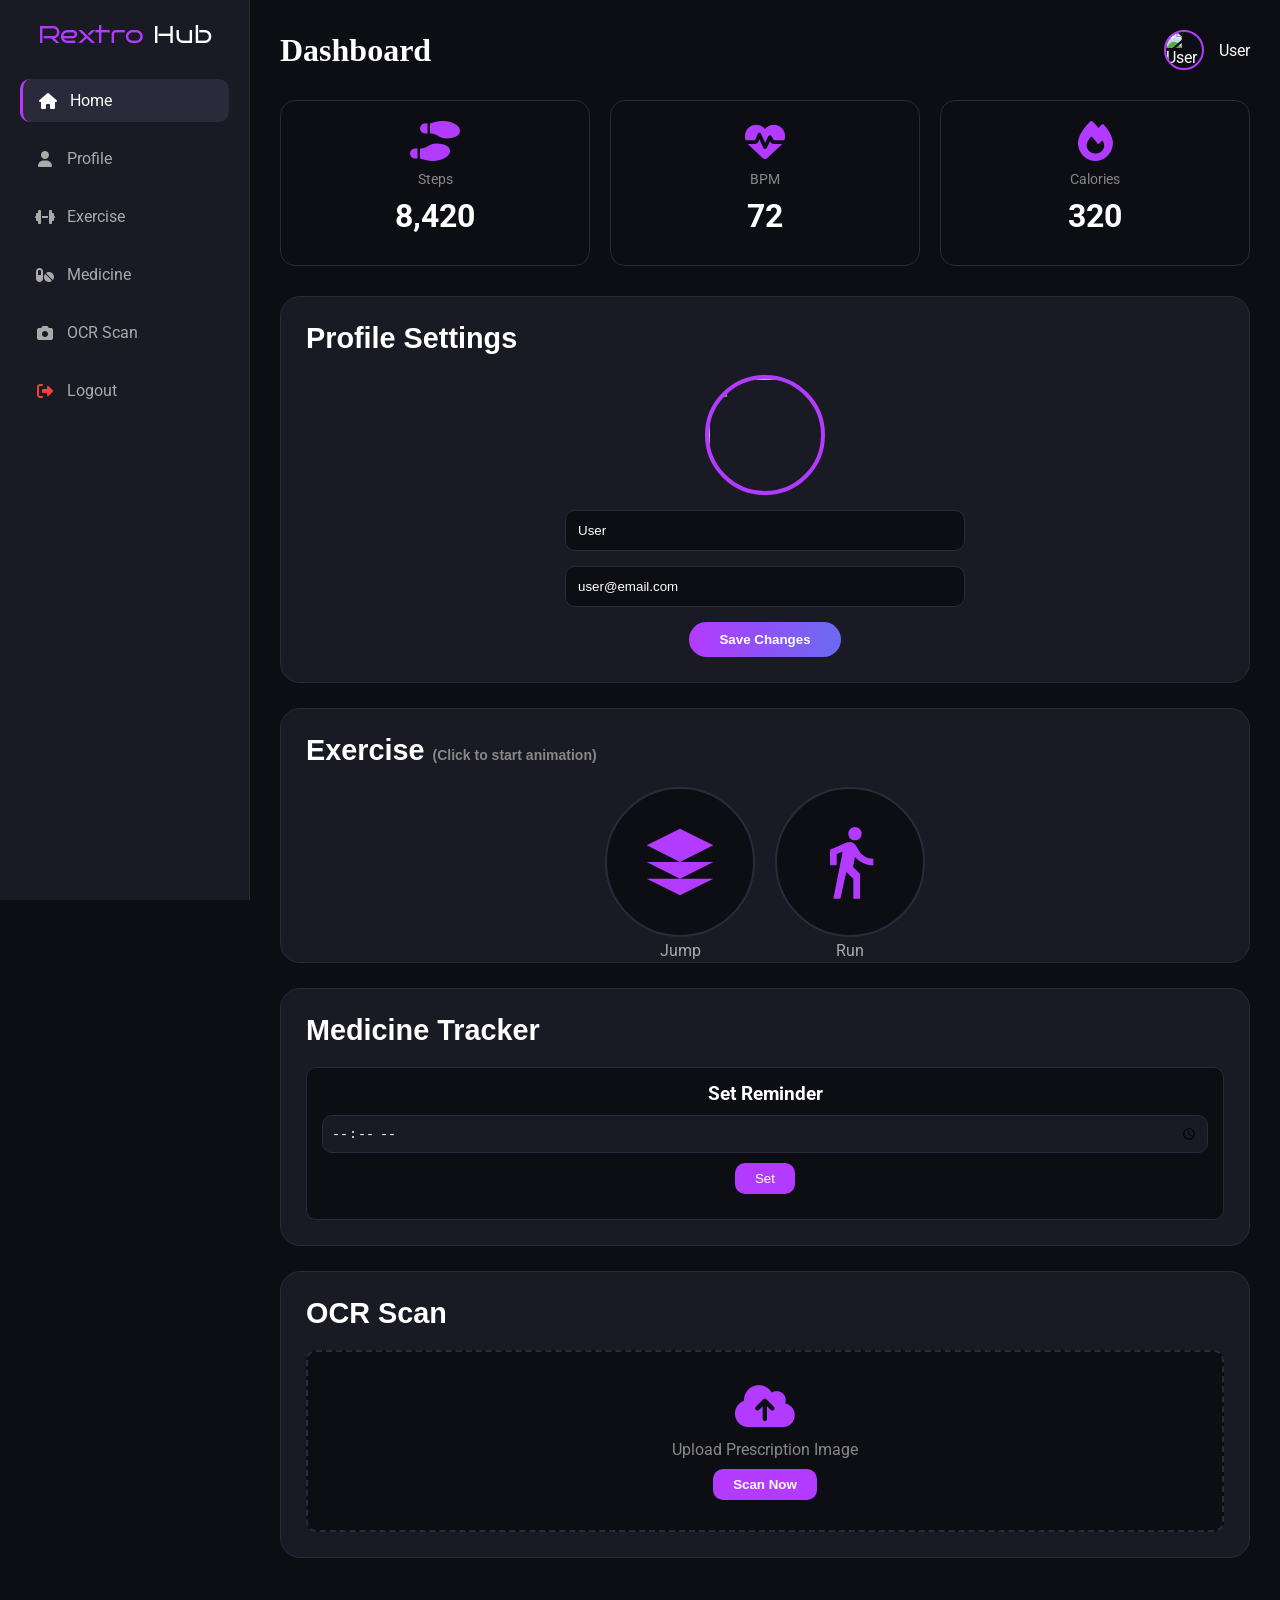
==== dashboard.html @ 624fff9c "Add files via upload" ====
<!DOCTYPE html>
<html lang="en">
<head>
    <meta charset="UTF-8">
    <meta name="viewport" content="width=device-width, initial-scale=1.0">
    <title>Dashboard - Rextro</title>
    <link rel="preconnect" href="https://fonts.googleapis.com">
    <link rel="preconnect" href="https://fonts.gstatic.com" crossorigin>
    <link href="https://fonts.googleapis.com/css2?family=Bruno+Ace&display=swap" rel="stylesheet">
    <link href="https://fonts.googleapis.com/css2?family=Oswald:wght@400;500;700&family=Roboto:wght@300;400;500;700&display=swap" rel="stylesheet">
    <link rel="stylesheet" href="https://cdnjs.cloudflare.com/ajax/libs/font-awesome/6.4.0/css/all.min.css">
    <link rel="stylesheet" href="style.css">
    <script src="https://www.gstatic.com/firebasejs/10.7.1/firebase-app-compat.js"></script>
    <script src="https://www.gstatic.com/firebasejs/10.7.1/firebase-auth-compat.js"></script>
    <script src="https://www.gstatic.com/firebasejs/10.7.1/firebase-database-compat.js"></script>
</head>
<body>
    <div class="dbod">
        <!-- Side Nav -->
        <nav class="dnav" id="dnav">
            <div class="dlgo">Rextro <span>Hub</span></div>
            <div class="dlks">
                <a href="#" class="dlk act"><i class="fa-solid fa-house"></i> Home</a>
                <a href="#" class="dlk"><i class="fa-solid fa-user"></i> Profile</a>
                <a href="#exer" class="dlk"><i class="fa-solid fa-dumbbell"></i> Exercise</a>
                <a href="#meds" class="dlk"><i class="fa-solid fa-pills"></i> Medicine</a>
                <a href="#ocr" class="dlk"><i class="fa-solid fa-camera"></i> OCR Scan</a>
                <a href="#" class="dlk"><i class="fa-solid fa-right-from-bracket" style="color:#f44336;"></i> Logout</a>
            </div>
        </nav>

        <!-- Dashboard Content -->
        <div class="dbodc">
            <!-- Top Bar -->
            <div class="dtop">
                <button class="dtog" onclick="toggleNav()"><i class="fa-solid fa-bars"></i></button>
                <h1 style="color:#fff; font-family:'Bebas Neue';">Dashboard</h1>
                <div class="duser" onclick="document.getElementById('prof').scrollIntoView();">
                    <img src="https://ui-avatars.com/api/?name=User&background=b33bff&color=fff" id="uimg" alt="User">
                    <span id="uname">User</span>
                </div>
            </div>

            <!-- Stats Widgets -->
            <div class="dwidg">
                <div class="dwid"><i class="fa-solid fa-shoe-prints"></i><h3>Steps</h3><p id="steps">8,420</p></div>
                <div class="dwid"><i class="fa-solid fa-heart-pulse"></i><h3>BPM</h3><p id="bpm">72</p></div>
                <div class="dwid"><i class="fa-solid fa-fire"></i><h3>Calories</h3><p id="cal">320</p></div>
            </div>

            <!-- Profile Section -->
            <div class="dsec" id="prof">
                <h2>Profile Settings</h2>
                <div class="dprof">
                    <img src="https://ui-avatars.com/api/?name=User&background=b33bff&color=fff" id="pimg" onclick="document.getElementById('fileInput').click();">
                    <input type="file" id="fileInput" accept="image/*" onchange="uploadPic(this)">
                    <input type="text" id="pname" placeholder="Full Name" value="User">
                    <input type="email" id="pemail" placeholder="Email" value="user@email.com" readonly>
                    <button class="dbtn" onclick="saveProfile()">Save Changes</button>
                </div>
            </div>

            <!-- Exercise Section -->
            <div class="dsec" id="exer">
                <h2>Exercise <span style="font-size:14px;color:#888;">(Click to start animation)</span></h2>
                <div class="dexer">
                    <div class="dexc" onclick="toggleAnim(this, 'jump')">
                        <svg viewBox="0 0 24 24"><path d="M12 2L2 7l10 5 10-5-10-5zM2 17l10 5 10-5M2 12l10 5 10-5"/></svg>
                        <span style="position:absolute;bottom:-25px;color:#aaa;">Jump</span>
                    </div>
                    <div class="dexc" onclick="toggleAnim(this, 'run')">
                        <svg viewBox="0 0 24 24"><path d="M13.5 5.5c1.1 0 2-.9 2-2s-.9-2-2-2-2 .9-2 2 .9 2 2 2zM9.8 8.9L7 23h2.1l1.8-8 2.1 2v6h2v-7.5l-2.1-2 .6-3C14.8 12 16.8 13 19 13v-2c-1.9 0-3.5-1-4.3-2.4l-1-1.6c-.4-.6-1-1-1.7-1-.3 0-.5.1-.8.1L6 8.3V13h2V9.6l1.8-.7z"/></svg>
                        <span style="position:absolute;bottom:-25px;color:#aaa;">Run</span>
                    </div>
                </div>
            </div>

            <!-- Medicine & OCR -->
            <div class="dsec" id="meds">
                <h2>Medicine Tracker</h2>
                <div class="dmed">
                    <div>
                        <h3>Set Reminder</h3>
                        <input type="time" id="medtime">
                        <button onclick="setReminder()">Set</button>
                        <p id="remstat" style="color:#4caf50;margin-top:10px;font-size:12px;"></p>
                    </div>
                </div>
            </div>

            <div class="dsec" id="ocr">
                <h2>OCR Scan</h2>
                <div class="dmed">
                    <div style="border:2px dashed #2a2a3a; padding:30px;">
                        <i class="fa-solid fa-cloud-upload-alt" style="font-size:3rem;color:#b33bff;"></i>
                        <p style="color:#888;margin-top:10px;">Upload Prescription Image</p>
                        <button class="dbtn" onclick="alert('OCR scanning feature coming soon!')">Scan Now</button>
                    </div>
                </div>
            </div>
        </div>
    </div>

    <script src="dashboard.js"></script>
</body>
</html>
---- style.css ----
/* ========================================= */
/* ROOT & GLOBAL RESET (Dark + Gradient)      */
/* ========================================= */
* {
    margin: 0;
    padding: 0;
    box-sizing: border-box;
}
body {
    background-color: #0d0d14; /* Dark base */
    color: #ffffff;
    font-family: 'Roboto', sans-serif;
    min-height: 100vh;
}

/* ========================================= */
/* NAVIGATION (Same class names)              */
/* ========================================= */
.nav {
    background-color: #1a1a24;
    height: 60px;
    display: flex;
    align-items: center;
    padding: 0 20px;
    border-bottom: 1px solid #2a2a3a;
    border-radius: 0;
}
.nav ul {
    list-style: none;
    display: flex;
    align-items: center;
    width: 100%;
    flex-wrap: wrap;
}
.linki {
    text-decoration: none;
    margin-left: 60px;
    margin-right: 130px;
    color: #ccc;
    font-family: "ABeeZee", sans-serif;
    font-weight: 400;
    transition: 0.3s;
}
.linki:hover { color: #b33bff; }
.link {
    text-decoration: none;
    margin-right: 150px;
    color: #ccc;
    font-family: "ABeeZee", sans-serif;
    font-weight: 400;
    transition: 0.3s;
}
.link:hover { color: #b33bff; }
.btn {
    background: linear-gradient(to right, rgb(179, 59, 255), rgb(106, 106, 241));
    border: none;
    width: 100px;
    height: 35px;
    margin-left: auto; /* Pushes button to right */
    color: white;
    font-weight: bolder;
    border-radius: 20px;
    cursor: pointer;
    transition: 0.3s;
}
.btn:hover { transform: scale(1.05); box-shadow: 0 0 15px rgba(106, 106, 241, 0.5); }

/* ========================================= */
/* HERO SECTION (Same classes)                */
/* ========================================= */
.newdiv {
    padding: 30px;
    width: 100%;
    max-width: 1200px;
    height: auto;
    min-height: 450px;
    background-color: #1a1a24;
    margin-top: 40px;
    border-radius: 30px;
    border: 1px solid #2a2a3a;
    display: flex;
    flex-wrap: wrap;
    justify-content: space-between;
    align-items: center;
}
.bordiv {
    display: flex;
    justify-content: center;
    padding: 0 20px;
}
.textdiv {
    width: auto;
    max-width: 500px;
    flex: 1;
    padding: 10px;
}
.img {
    width: 100%;
    max-width: 450px;
    height: auto;
    border-radius: 20px;
}
.bruno {
    font-family: "Bruno Ace", sans-serif;
    font-weight: 400;
    font-size: 3rem;
    color: #fff;
    line-height: 1.2;
}
.bruno-ace-regular {
    font-family: "Bruno Ace", sans-serif;
    font-weight: 400;
    color: #b33bff;
}
.underbruno {
    width: 100%;
    max-width: 450px;
    margin-bottom: 20px;
}
.underbrunotxt {
    font-family: "AR One Sans", sans-serif;
    color: #aaa;
    font-size: 1.1rem;
    line-height: 1.5;
}

/* ========================================= */
/* STATS PADS (Same classes)                  */
/* ========================================= */
.pad1, .pad2, .pad3, .pad4, .pad5, .pad6, .pad7 {
    padding: 15px 25px;
    width: auto;
    min-width: 100px;
    height: auto;
    background-color: #1a1a24;
    border: 1px solid #2a2a3a;
    margin-top: 30px;
    margin-left: 10px;
    border-radius: 20px;
    text-align: center;
    color: #ccc;
    font-size: 14px;
    display: inline-block;
}
.heropaddings1, .heropaddings2 {
    display: flex;
    flex-wrap: wrap;
    justify-content: center;
}
.getst { text-align: center; margin: 30px 0; }
.getbtn {
    font-family: "Bruno Ace", sans-serif;
    color: white;
    background: linear-gradient(to right, rgb(179, 59, 255), rgb(106, 106, 241));
    border: none;
    width: 200px;
    height: 50px;
    border-radius: 30px;
    font-weight: bold;
    font-size: 1.1rem;
    cursor: pointer;
    transition: 0.3s;
}
.getbtn:hover { transform: scale(1.05); box-shadow: 0 0 20px rgba(106, 106, 241, 0.6); }

/* ========================================= */
/* FEATURES (Same classes)                    */
/* ========================================= */
.amazingfeatures {
    padding: 20px;
    width: 100%;
    max-width: 1200px;
    height: auto;
    margin: 40px auto;
}
.amaf {
    font-family: "Bebas Neue", sans-serif;
    font-weight: bolder;
    font-size: 3rem;
    color: #fff;
}
.amafh { text-align: center; margin-bottom: 30px; }
.f1, .f2, .f3, .f4, .f5, .f6 {
    width: 100%;
    max-width: 380px;
    height: 200px;
    background-color: #1a1a24;
    border: 1px solid #2a2a3a;
    border-radius: 20px;
    padding: 20px;
    margin: 10px auto;
    transition: 0.3s;
    display: flex;
    flex-direction: column;
    justify-content: center;
}
.f1:hover, .f2:hover, .f3:hover, .f4:hover, .f5:hover, .f6:hover {
    transform: translateY(-10px);
    border-color: #b33bff;
    box-shadow: 0 10px 30px rgba(179, 59, 255, 0.1);
}
.leo1, .leo2 {
    display: flex;
    flex-wrap: wrap;
    justify-content: center;
    gap: 20px;
}

/* ========================================= */
/* ABOUT US (Same classes)                    */
/* ========================================= */
.AboutUs {
    padding: 30px;
    width: 100%;
    max-width: 1200px;
    height: auto;
    background-color: #1a1a24;
    border-radius: 30px;
    border: 1px solid #2a2a3a;
    margin: 50px auto;
}
.about {
    font-family: "Bebas Neue", sans-serif;
    font-weight: bolder;
    font-size: 3rem;
    color: #fff;
}
.bout { text-align: center; }
.para {
    width: 100%;
    max-width: 800px;
    margin: 0 auto;
    text-align: center;
}
.paraga, .paragi {
    font-family: "AR One Sans", sans-serif;
    color: #ccc;
    line-height: 1.6;
    font-size: 1.1rem;
}
.seen1, .seen2, .seen3 {
    padding: 20px;
    width: auto;
    min-width: 140px;
    height: auto;
    background-color: #0d0d14;
    border: 1px solid #2a2a3a;
    margin-top: 20px;
    border-radius: 20px;
    text-align: center;
}
.seens {
    display: flex;
    flex-wrap: wrap;
    justify-content: center;
    gap: 20px;
}
.tenk {
    color: #b33bff;
    font-family: "Geologica", sans-serif;
    font-weight: bolder;
    font-size: 1.8rem;
}
.actu {
    color: #ccc;
    font-family: "Geologica", sans-serif;
    font-weight: bolder;
}
.hr {
    margin-top: 40px;
    border-color: #2a2a3a;
}
.developers {
    text-align: center;
    font-family: "AR One Sans", sans-serif;
    color: #fff;
    font-size: 2.5rem;
    margin-top: 30px;
}

/* ========================================= */
/* MISSION & VISION (Same classes)            */
/* ========================================= */
.misandvis {
    display: flex;
    flex-wrap: wrap;
    justify-content: center;
    gap: 30px;
    margin-top: 40px;
}
.mission, .vision {
    padding: 25px;
    width: 100%;
    max-width: 420px;
    min-height: 200px;
    background-color: #0d0d14;
    border: 1px solid #2a2a3a;
    border-radius: 20px;
}
.misttxt, .visttxt {
    font-family: "AR One Sans", sans-serif;
    color: #fff;
    margin: 0;
}
.vsec {
    display: flex;
    align-items: center;
    gap: 15px;
    margin-bottom: 15px;
}
.mvis {
    font-size: 28px;
    color: #b33bff;
}
.mdesc {
    font-family: "Roboto", sans-serif;
    color: #aaa;
    font-size: 14px;
    line-height: 1.6;
    margin: 0;
}

/* ========================================= */
/* DEVELOPERS (Same classes)                  */
/* ========================================= */
.dev1, .dev2, .dev3 {
    padding: 20px;
    width: 200px;
    height: 220px;
    background-color: #1a1a24;
    border: 1px solid #2a2a3a;
    border-radius: 20px;
    text-align: center;
}
.all {
    display: flex;
    flex-wrap: wrap;
    justify-content: center;
    gap: 40px;
    margin-top: 30px;
}
.mask1, .mask2, .mask3 {
    width: 80px;
    height: 80px;
    border-radius: 50%;
    object-fit: cover;
    border: 3px solid #b33bff;
    margin-bottom: 10px;
}
.p1 {
    font-family: "Bebas Neue", sans-serif;
    font-weight: bolder;
    color: #fff;
    font-size: 1.2rem;
    margin: 5px 0;
}
.p2 {
    font-family: "Bebas Neue", sans-serif;
    font-weight: bolder;
    color: #888;
    font-size: 0.9rem;
}

/* ========================================= */
/* REVIEWS & PRICING (Same classes)           */
/* ========================================= */
.revtxt {
    font-family: "AR One Sans", sans-serif;
    color: #fff;
    text-align: center;
    font-size: 2.5rem;
    margin-top: 50px;
}
.reviewbox {
    padding: 20px;
    width: 100%;
    max-width: 1050px;
    height: 180px;
    background-color: #1a1a24;
    border: 1px solid #2a2a3a;
    margin: 20px auto;
    border-radius: 20px;
    display: flex;
    align-items: center;
    justify-content: center;
    color: #aaa;
    font-size: 1.2rem;
}
.packagebox {
    padding: 30px;
    width: 100%;
    max-width: 1000px;
    height: auto;
    background-color: #1a1a24;
    margin: 40px auto;
    border-radius: 20px;
    border: 1px solid #2a2a3a;
}
.plans {
    font-family: "AR One Sans", sans-serif;
    color: #fff;
    text-align: center;
    font-size: 2.5rem;
    margin-bottom: 30px;
}
.freediv {
    padding: 20px;
    width: 100%;
    max-width: 280px;
    height: auto;
    background-color: #0d0d14;
    border: 1px solid #2a2a3a;
    border-radius: 20px;
    text-align: center;
    transition: 0.3s;
}
.freediv:hover { border-color: #b33bff; transform: scale(1.02); }
.divla {
    display: flex;
    flex-wrap: wrap;
    justify-content: center;
    gap: 20px;
}
.ftxt {
    font-family: "Antonio", sans-serif;
    color: #fff;
    font-size: 1.5rem;
    margin: 5px 0;
}
.doller {
    font-family: "Antonio", sans-serif;
    color: #b33bff;
    font-size: 2.5rem;
    margin: 5px 0 15px 0;
}
.plist {
    list-style: none;
    padding: 0;
    margin: 10px 0;
    text-align: left;
}
.pitem {
    font-family: "Roboto", sans-serif;
    font-size: 13px;
    color: #ccc;
    margin-bottom: 10px;
    display: flex;
    align-items: center;
}
.flic { margin-right: 10px; font-size: 14px; }
.okic { color: #4caf50; }
.noic { color: #f44336; }
.subscribe {
    background-color: #0d0d14;
    border: 1px solid #b33bff;
    border-radius: 20px;
    width: 100px;
    height: 35px;
    color: #fff;
    cursor: pointer;
    font-family: "Antonio", sans-serif;
    margin-top: 10px;
    transition: 0.3s;
}
.subscribe:hover { background: #b33bff; color: #fff; }
.subbtdiv { text-align: center; }

/* ========================================= */
/* CONTACT & FOOTER (Same classes)            */
/* ========================================= */
/* ========================================= */
/* CONTACT US (2 Columns: Info + Feedback)    */
/* ========================================= */
.contacts {
    padding: 40px;
    width: 100%;
    max-width: 1200px;
    height: auto;
    background-color: #1a1a24;
    border: 1px solid #2a2a3a;
    margin: 50px auto;
    border-radius: 30px;
}
.cont {
    font-family: "Bebas Neue", sans-serif;
    font-weight: bolder;
    font-size: 3rem;
    color: #fff;
    text-align: center;
    margin-bottom: 40px;
}
.conw { /* Contact Wrapper - 2 columns */
    display: flex;
    flex-wrap: wrap;
    gap: 30px;
}
.conl { /* Contact Left - Info side */
    flex: 1;
    min-width: 280px;
    background-color: #0d0d14;
    padding: 30px;
    border-radius: 20px;
    border: 1px solid #2a2a3a;
    display: flex;
    flex-direction: column;
    justify-content: center;
}
.conr { /* Contact Right - Feedback side */
    flex: 1.5;
    min-width: 300px;
}
.infot {
    font-family: "Bruno Ace", sans-serif;
    color: #fff;
    font-size: 1.5rem;
    margin-bottom: 20px;
}
.infop {
    font-family: "Roboto", sans-serif;
    color: #aaa;
    font-size: 14px;
    line-height: 1.8;
    display: flex;
    align-items: center;
    gap: 12px;
    margin-bottom: 15px;
}
.infop i {
    color: #b33bff;
    font-size: 18px;
    width: 25px;
    text-align: center;
}
.infol {
    font-family: "Roboto", sans-serif;
    color: #ccc;
    font-size: 14px;
    margin-bottom: 10px;
    display: flex;
    align-items: center;
    gap: 12px;
}
.infol i { color: #b33bff; width: 25px; }
.soci {
    margin-top: 20px;
    display: flex;
    gap: 15px;
}
.soci a {
    color: #aaa;
    font-size: 20px;
    transition: 0.3s;
}
.soci a:hover { color: #b33bff; transform: scale(1.1); }

/* Feedback Form (Right side) */
.feedback {
    padding: 30px;
    width: 100%;
    height: auto;
    background-color: #0d0d14;
    border: 1px solid #2a2a3a;
    border-radius: 20px;
}
.fd {
    font-family: "Geologica", sans-serif;
    font-weight: bolder;
    color: #fff;
    font-size: 24px;
    margin-bottom: 20px;
}
.inp1, .inp2 {
    border: 1px solid #2a2a3a;
    width: 100%;
    height: 45px;
    background-color: #1a1a24;
    color: #fff;
    border-radius: 10px;
    padding-left: 15px;
    margin-bottom: 15px;
    outline: none;
    font-family: "Roboto", sans-serif;
}
.inp2 { height: 120px; padding-top: 15px; resize: none; }
.inp1:focus, .inp2:focus { border-color: #b33bff; }
.subm {
    background: linear-gradient(to right, rgb(179, 59, 255), rgb(106, 106, 241));
    border-radius: 20px;
    width: 150px;
    max-width: 150px;
    height: 40px;
    color: white;
    font-weight: bolder;
    border: none;
    cursor: pointer;
    transition: 0.3s;

}
.subm:hover { transform: scale(1.05); box-shadow: 0 0 15px rgba(106, 106, 241, 0.4); }
.submd { text-align: right; margin-top: 5px;place-self:center;  }

/* ========================================= */
/* LOGIN & REGISTER (Same classes)            */
/* ========================================= */
.mainc {
    display: flex;
    justify-content: center;
    align-items: center;
    min-height: 80vh;
    padding: 20px;
}
.logc, .regc {
    background: #1a1a24;
    padding: 40px;
    width: 100%;
    max-width: 400px;
    border-radius: 20px;
    border: 1px solid #2a2a3a;
    text-align: center;
}
.titl {
    font-family: "Bruno Ace", sans-serif;
    font-size: 28px;
    color: #fff;
    margin-bottom: 5px;
}
.subt {
    font-family: "Roboto", sans-serif;
    color: #888;
    margin-bottom: 25px;
    font-size: 14px;
}
.inpg {
    display: flex;
    align-items: center;
    background: #0d0d14;
    border-radius: 10px;
    margin-bottom: 15px;
    padding: 0 15px;
    border: 1px solid #2a2a3a;
}
.ico {
    color: #b33bff;
    margin-right: 10px;
    font-size: 14px;
}
.inpg input {
    width: 100%;
    padding: 12px 0;
    border: none;
    background: transparent;
    outline: none;
    font-family: "Roboto", sans-serif;
    font-size: 14px;
    color: #fff;
}
.lbtn, .rbtn {
    width: 100%;
    background: linear-gradient(to right, rgb(179, 59, 255), rgb(106, 106, 241));
    border: none;
    padding: 12px;
    color: white;
    font-weight: bold;
    border-radius: 20px;
    cursor: pointer;
    font-size: 16px;
    margin-top: 10px;
    transition: 0.3s;
}
.lbtn:hover, .rbtn:hover { box-shadow: 0 0 20px rgba(106, 106, 241, 0.4); }
.divr {
    margin-top: 15px;
    font-family: "Roboto", sans-serif;
    font-size: 14px;
    color: #888;
}
.lnk {
    color: #b33bff;
    text-decoration: none;
    font-weight: bold;
}
.orln {
    display: flex;
    align-items: center;
    margin: 20px 0;
    color: #888;
    font-size: 14px;
}
.orln hr {
    flex: 1;
    border: 0;
    border-top: 1px solid #2a2a3a;
}
.orln span { padding: 0 10px; }
.socb {
    display: flex;
    flex-direction: column;
    gap: 10px;
}
.sbtn {
    width: 100%;
    padding: 10px;
    border: 1px solid #2a2a3a;
    border-radius: 20px;
    background: #0d0d14;
    color: #fff;
    cursor: pointer;
    font-weight: bold;
    font-family: "Roboto", sans-serif;
    display: flex;
    align-items: center;
    justify-content: center;
    gap: 10px;
    transition: 0.3s;
}
.sbtn:hover { background: #1a1a24; border-color: #b33bff; }
.sbtn i { font-size: 18px; color: #fff; }
.footer {
    padding: 30px;
    width: 100%;
    margin-top: 20px;
    height: auto;
    background-color: #0d0d14;
    border-top: 1px solid #2a2a3a;
}
.none {
    color: #ccc;
    font-family: "Inter", sans-serif;
    font-weight: bold;
    font-size: 18px;
    text-align: center;
}
.copy { text-align: center; margin-bottom: 20px; }
.hr2 { border-color: #2a2a3a; }
.underhr {
    padding: 10px;
    max-width: 400px;
    margin: 0 auto;
    text-align: center;
}
.lolp {
    font-family: "Inter", sans-serif;
    color: #888;
    font-size: 14px;
}
.footlinks {
    display: flex;
    flex-wrap: wrap;
    justify-content: center;
    gap: 40px;
    margin-top: 30px;
}
.sec1, .sec2 {
    display: flex;
    flex-direction: column;
    gap: 10px;
}
.l1 {
    color: #888;
    font-family: "Inter", sans-serif;
    font-size: 15px;
    text-decoration: none;
    transition: 0.3s;
}
.l1:hover { color: #b33bff; }

/* ========================================= */
/* RESPONSIVE MOBILE (At the end)             */
/* ========================================= */
@media screen and (max-width: 768px) {
    .nav { height: auto; padding: 15px; flex-wrap: wrap; }
    .nav ul { flex-direction: column; align-items: flex-start; gap: 10px; }
    .linki { margin-left: 0; margin-right: 0; }
    .link { margin-right: 0; }
    .btn { margin-left: 0; width: 100%; }
    
    .bruno { font-size: 2rem; }
    .newdiv { flex-direction: column-reverse; text-align: center; padding: 20px; }
    .textdiv { max-width: 100%; }
    .underbruno { max-width: 100%; }
    .img { max-width: 100%; margin-top: 20px; }
    
    .f1, .f2, .f3, .f4, .f5, .f6 { max-width: 100%; height: auto; min-height: 150px; }
    .freediv { max-width: 100%; }
    .AboutUs, .contacts, .packagebox { padding: 20px; }
    .feedback { max-width: 100%; }
    .footlinks { flex-direction: column; align-items: center; }
}




/* ========================================= */
/* DASHBOARD LAYOUT (Max 4 chars)             */
/* ========================================= */
.dbod { /* Dashboard Outer */
    display: flex;
    min-height: 100vh;
    background: #0d0d14;
}
.dnav { /* Side Nav */
    width: 250px;
    background: #1a1a24;
    padding: 20px;
    border-right: 1px solid #2a2a3a;
    position: fixed;
    height: 100vh;
    overflow-y: auto;
    z-index: 100;
    display: flex;
    flex-direction: column;
}
.dnav.hid { display: none; } /* Mobile hide */
.dlgo { font-family: "Bruno Ace", sans-serif; font-size: 1.5rem; color: #b33bff; margin-bottom: 30px; text-align: center; }
.dlgo span { color: #fff; }
.dlks { display: flex; flex-direction: column; gap: 15px; flex: 1; }
.dlk { color: #aaa; text-decoration: none; padding: 12px 15px; border-radius: 10px; transition: 0.3s; display: flex; align-items: center; gap: 12px; font-family: "Roboto", sans-serif; }
.dlk:hover, .dlk.act { background: #2a2a3a; color: #fff; border-left: 3px solid #b33bff; }
.dlk i { width: 20px; text-align: center; }
.dbodc { /* Dashboard Content */
    margin-left: 250px;
    flex: 1;
    padding: 30px;
    background: #0d0d14;
    min-height: 100vh;
}
.dtop { display: flex; justify-content: space-between; align-items: center; margin-bottom: 30px; flex-wrap: wrap; gap: 15px; }
.dtog { background: #1a1a24; border: 1px solid #2a2a3a; color: #fff; padding: 10px 15px; border-radius: 10px; cursor: pointer; display: none; }
.duser { display: flex; align-items: center; gap: 15px; color: #fff; cursor: pointer; }
.duser img { width: 40px; height: 40px; border-radius: 50%; border: 2px solid #b33bff; }
.dsec { background: #1a1a24; border: 1px solid #2a2a3a; border-radius: 20px; padding: 25px; margin-bottom: 25px; }
.dsec h2 { font-family: "Bebas Neue", sans-serif; color: #fff; font-size: 1.8rem; margin-bottom: 20px; }

/* ---- Dashboard Widgets ---- */
.dwidg { display: grid; grid-template-columns: repeat(auto-fit, minmax(180px, 1fr)); gap: 20px; margin-bottom: 30px; }
.dwid { background: #0d0d14; border: 1px solid #2a2a3a; border-radius: 15px; padding: 20px; text-align: center; }
.dwid h3 { color: #888; font-size: 14px; font-weight: normal; }
.dwid p { color: #fff; font-size: 2rem; font-weight: bold; margin: 10px 0; }
.dwid i { font-size: 2.5rem; color: #b33bff; margin-bottom: 10px; display: block; }

/* ---- Profile Edit ---- */
.dprof { display: flex; flex-direction: column; align-items: center; gap: 15px; max-width: 400px; margin: 0 auto; }
.dprof img { width: 120px; height: 120px; border-radius: 50%; border: 4px solid #b33bff; object-fit: cover; cursor: pointer; }
.dprof input[type="file"] { display: none; }
.dprof input[type="text"], .dprof input[type="email"] { width: 100%; padding: 12px; border: 1px solid #2a2a3a; border-radius: 10px; background: #0d0d14; color: #fff; outline: none; }
.dprof input:focus { border-color: #b33bff; }
.dbtn { background: linear-gradient(to right, #b33bff, #6a6af1); border: none; padding: 10px 30px; color: #fff; border-radius: 20px; cursor: pointer; font-weight: bold; }

/* ---- Exercise Animations (Vector) ---- */
.dexer { display: flex; gap: 20px; flex-wrap: wrap; justify-content: center; }
.dexc { width: 150px; height: 150px; background: #0d0d14; border-radius: 50%; display: flex; align-items: center; justify-content: center; border: 2px solid #2a2a3a; position: relative; transition: 0.3s; cursor: pointer; }
.dexc:hover { border-color: #b33bff; transform: scale(1.05); }
.dexc.act { border-color: #4caf50; animation: pulse 1s infinite; }
@keyframes pulse { 0% { box-shadow: 0 0 0 0 rgba(179, 59, 255, 0.7); } 70% { box-shadow: 0 0 0 20px rgba(179, 59, 255, 0); } 100% { box-shadow: 0 0 0 0 rgba(179, 59, 255, 0); } }
.dexc svg { width: 80px; height: 80px; fill: #b33bff; }

/* ---- Medicine & OCR ---- */
.dmed { display: flex; flex-wrap: wrap; gap: 20px; }
.dmed div { flex: 1; min-width: 200px; background: #0d0d14; padding: 15px; border-radius: 10px; border: 1px solid #2a2a3a; text-align: center; }
.dmed input[type="time"] { padding: 8px; border-radius: 10px; border: 1px solid #2a2a3a; background: #1a1a24; color: #fff; width: 100%; margin-top: 10px; }
.dmed button { margin-top: 10px; background: #b33bff; border: none; padding: 8px 20px; border-radius: 10px; color: #fff; cursor: pointer; }

/* ---- Mobile Menu ---- */
@media screen and (max-width: 768px) {
    .dnav { left: -250px; transition: 0.3s; }
    .dnav.show { left: 0; }
    .dbodc { margin-left: 0; padding: 15px; }
    .dtog { display: block; }
    .dwidg { grid-template-columns: 1fr 1fr; }
}
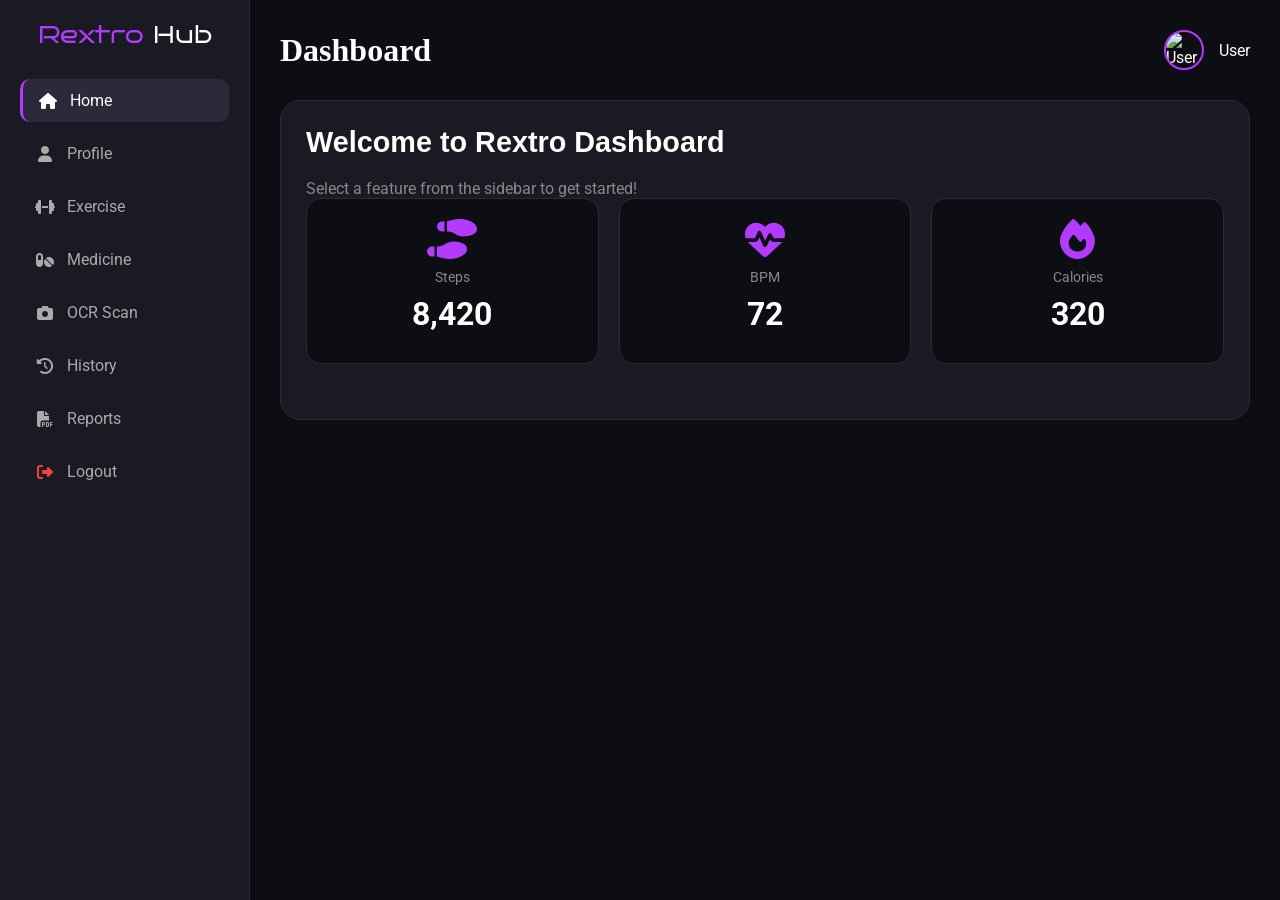
==== commit 5bad054a: "Add files via upload" ====
--- a/dashboard.html
+++ b/dashboard.html
@@ -16,85 +16,209 @@
 </head>
 <body>
     <div class="dbod">
-        <!-- Side Nav -->
-        <nav class="dnav" id="dnav">
-            <div class="dlgo">Rextro <span>Hub</span></div>
-            <div class="dlks">
-                <a href="#" class="dlk act"><i class="fa-solid fa-house"></i> Home</a>
-                <a href="#" class="dlk"><i class="fa-solid fa-user"></i> Profile</a>
-                <a href="#exer" class="dlk"><i class="fa-solid fa-dumbbell"></i> Exercise</a>
-                <a href="#meds" class="dlk"><i class="fa-solid fa-pills"></i> Medicine</a>
-                <a href="#ocr" class="dlk"><i class="fa-solid fa-camera"></i> OCR Scan</a>
-                <a href="#" class="dlk"><i class="fa-solid fa-right-from-bracket" style="color:#f44336;"></i> Logout</a>
-            </div>
-        </nav>
-
-        <!-- Dashboard Content -->
+<nav class="dnav" id="dnav">
+    <div class="dlgo">Rextro <span>Hub</span></div>
+    <!-- Hamburger Icon for Mobile inside Nav -->
+    <i class="fa-solid fa-xmark hamb-close" onclick="toggleNav()"></i>
+    
+    <!-- Semantically clean UL/LI List -->
+    <ul class="dlks">
+        <li><a href="#" class="dlk act" onclick="showSection('home')"><i class="fa-solid fa-house"></i> Home</a></li>
+        <li><a href="#" class="dlk" onclick="showSection('prof')"><i class="fa-solid fa-user"></i> Profile</a></li>
+        <li><a href="#" class="dlk" onclick="showSection('exer')"><i class="fa-solid fa-dumbbell"></i> Exercise</a></li>
+        <li><a href="#" class="dlk" onclick="showSection('meds')"><i class="fa-solid fa-pills"></i> Medicine</a></li>
+        <li><a href="#" class="dlk" onclick="showSection('ocr')"><i class="fa-solid fa-camera"></i> OCR Scan</a></li>
+        <li><a href="#" class="dlk" onclick="showSection('hist')"><i class="fa-solid fa-clock-rotate-left"></i> History</a></li>
+        <li><a href="#" class="dlk" onclick="showSection('repo')"><i class="fa-solid fa-file-pdf"></i> Reports</a></li>
+        <li><a href="#" id="logoutBtn" class="dlk"><i class="fa-solid fa-right-from-bracket" style="color:#f44336;"></i> Logout</a></li>
+    </ul>
+</nav>
+
+        <!-- Dashboard Content Container -->
         <div class="dbodc">
-            <!-- Top Bar -->
-            <div class="dtop">
-                <button class="dtog" onclick="toggleNav()"><i class="fa-solid fa-bars"></i></button>
-                <h1 style="color:#fff; font-family:'Bebas Neue';">Dashboard</h1>
-                <div class="duser" onclick="document.getElementById('prof').scrollIntoView();">
-                    <img src="https://ui-avatars.com/api/?name=User&background=b33bff&color=fff" id="uimg" alt="User">
-                    <span id="uname">User</span>
-                </div>
-            </div>
-
-            <!-- Stats Widgets -->
-            <div class="dwidg">
-                <div class="dwid"><i class="fa-solid fa-shoe-prints"></i><h3>Steps</h3><p id="steps">8,420</p></div>
-                <div class="dwid"><i class="fa-solid fa-heart-pulse"></i><h3>BPM</h3><p id="bpm">72</p></div>
-                <div class="dwid"><i class="fa-solid fa-fire"></i><h3>Calories</h3><p id="cal">320</p></div>
-            </div>
-
-            <!-- Profile Section -->
-            <div class="dsec" id="prof">
-                <h2>Profile Settings</h2>
-                <div class="dprof">
-                    <img src="https://ui-avatars.com/api/?name=User&background=b33bff&color=fff" id="pimg" onclick="document.getElementById('fileInput').click();">
-                    <input type="file" id="fileInput" accept="image/*" onchange="uploadPic(this)">
-                    <input type="text" id="pname" placeholder="Full Name" value="User">
-                    <input type="email" id="pemail" placeholder="Email" value="user@email.com" readonly>
-                    <button class="dbtn" onclick="saveProfile()">Save Changes</button>
-                </div>
-            </div>
-
-            <!-- Exercise Section -->
-            <div class="dsec" id="exer">
-                <h2>Exercise <span style="font-size:14px;color:#888;">(Click to start animation)</span></h2>
-                <div class="dexer">
-                    <div class="dexc" onclick="toggleAnim(this, 'jump')">
-                        <svg viewBox="0 0 24 24"><path d="M12 2L2 7l10 5 10-5-10-5zM2 17l10 5 10-5M2 12l10 5 10-5"/></svg>
-                        <span style="position:absolute;bottom:-25px;color:#aaa;">Jump</span>
-                    </div>
-                    <div class="dexc" onclick="toggleAnim(this, 'run')">
-                        <svg viewBox="0 0 24 24"><path d="M13.5 5.5c1.1 0 2-.9 2-2s-.9-2-2-2-2 .9-2 2 .9 2 2 2zM9.8 8.9L7 23h2.1l1.8-8 2.1 2v6h2v-7.5l-2.1-2 .6-3C14.8 12 16.8 13 19 13v-2c-1.9 0-3.5-1-4.3-2.4l-1-1.6c-.4-.6-1-1-1.7-1-.3 0-.5.1-.8.1L6 8.3V13h2V9.6l1.8-.7z"/></svg>
-                        <span style="position:absolute;bottom:-25px;color:#aaa;">Run</span>
-                    </div>
-                </div>
-            </div>
-
-            <!-- Medicine & OCR -->
-            <div class="dsec" id="meds">
-                <h2>Medicine Tracker</h2>
-                <div class="dmed">
-                    <div>
-                        <h3>Set Reminder</h3>
-                        <input type="time" id="medtime">
-                        <button onclick="setReminder()">Set</button>
-                        <p id="remstat" style="color:#4caf50;margin-top:10px;font-size:12px;"></p>
-                    </div>
-                </div>
-            </div>
-
-            <div class="dsec" id="ocr">
-                <h2>OCR Scan</h2>
-                <div class="dmed">
-                    <div style="border:2px dashed #2a2a3a; padding:30px;">
-                        <i class="fa-solid fa-cloud-upload-alt" style="font-size:3rem;color:#b33bff;"></i>
-                        <p style="color:#888;margin-top:10px;">Upload Prescription Image</p>
-                        <button class="dbtn" onclick="alert('OCR scanning feature coming soon!')">Scan Now</button>
+            <!-- Inner Content Wrapper (Full Screen/Bleed නැතිව Margin/Padding සහිතව පෙන්නුම් කිරීමට) -->
+            <div class="dbodc-inner">
+                <!-- Top Bar -->
+                <div class="dtop">
+                    <button class="dtog" onclick="toggleNav()"><i class="fa-solid fa-bars"></i></button>
+                    <h1 style="color:#fff; font-family:'Bebas Neue';">Dashboard</h1>
+                    <div class="duser">
+                        <img src="https://ui-avatars.com/api/?name=User&background=b33bff&color=fff" id="uimg" alt="User">
+                        <span id="uname">User</span>
+                    </div>
+                </div>
+
+                <!-- Home Section -->
+                <div class="dsec" id="home">
+                    <h2>Welcome to Rextro Dashboard</h2>
+                    <p style="color:#888;">Select a feature from the sidebar to get started!</p>
+                    
+                    <!-- Stats Widgets -->
+                    <div class="dwidg">
+                        <div class="dwid"><i class="fa-solid fa-shoe-prints"></i><h3>Steps</h3><p id="steps">8,420</p></div>
+                        <div class="dwid"><i class="fa-solid fa-heart-pulse"></i><h3>BPM</h3><p id="bpm">72</p></div>
+                        <div class="dwid"><i class="fa-solid fa-fire"></i><h3>Calories</h3><p id="cal">320</p></div>
+                    </div>
+                </div>
+
+                <!-- Profile Section -->
+                <div class="dsec" id="prof" style="display:none;">
+                    <h2>Profile Settings</h2>
+                    <div class="dprof">
+                        <img src="https://ui-avatars.com/api/?name=User&background=b33bff&color=fff" id="pimg" onclick="document.getElementById('fileInput').click();">
+                        <input type="file" id="fileInput" accept="image/*" onchange="uploadPic(this)">
+                        <input type="text" id="pname" placeholder="Full Name" value="User">
+                        <input type="email" id="pemail" placeholder="Email" value="user@email.com" readonly>
+                        <button class="dbtn" onclick="saveProfile()">Save Changes</button>
+                    </div>
+                </div>
+
+                <!-- Exercise Section -->
+                <div class="dsec" id="exer" style="display:none;">
+                    <h2>Exercise <span style="font-size:14px;color:#888;">(Click to start/stop)</span></h2>
+                    <div class="dexer">
+                        <!-- Jump -->
+                        <div class="dexc" onclick="startExercise(this, 'jump')">
+                            <svg class="jump-svg" viewBox="0 0 24 24" width="45" height="45">
+                                <path d="M12 2L2 7l10 5 10-5-10-5zM2 17l10 5 10-5M2 12l10 5 10-5"/>
+                            </svg>
+                            <span>🏃 Jump</span>
+                            <div class="stopwatch">00:00</div>
+                            <div class="exercise-btn">▶ Start</div>
+                        </div>
+                        
+                        <!-- Run -->
+                        <div class="dexc" onclick="startExercise(this, 'run')">
+                            <svg class="run-svg" viewBox="0 0 24 24" width="45" height="45">
+                                <path d="M13.5 5.5c1.1 0 2-.9 2-2s-.9-2-2-2-2 .9-2 2 .9 2 2 2zM9.8 8.9L7 23h2.1l1.8-8 2.1 2v6h2v-7.5l-2.1-2 .6-3C14.8 12 16.8 13 19 13v-2c-1.9 0-3.5-1-4.3-2.4l-1-1.6c-.4-.6-1-1-1.7-1-.3 0-.5.1-.8.1L6 8.3V13h2V9.6l1.8-.7z"/>
+                            </svg>
+                            <span>🏃 Run</span>
+                            <div class="stopwatch">00:00</div>
+                            <div class="exercise-btn">▶ Start</div>
+                        </div>
+                        
+                        <!-- Cycle -->
+                        <div class="dexc" onclick="startExercise(this, 'cycle')">
+                            <svg class="cycle-svg" viewBox="0 0 120 100" width="45" height="45">
+                                <circle cx="30" cy="70" r="18" stroke="#b33bff" stroke-width="3" fill="none"/>
+                                <circle cx="30" cy="70" r="4" fill="#b33bff"/>
+                                <circle cx="85" cy="70" r="18" stroke="#b33bff" stroke-width="3" fill="none"/>
+                                <circle cx="85" cy="70" r="4" fill="#b33bff"/>
+                                <line x1="30" y1="70" x2="55" y2="35" stroke="#b33bff" stroke-width="3"/>
+                                <line x1="55" y1="35" x2="85" y2="70" stroke="#b33bff" stroke-width="3"/>
+                                <line x1="30" y1="70" x2="50" y2="70" stroke="#b33bff" stroke-width="3"/>
+                                <line x1="50" y1="70" x2="85" y2="70" stroke="#b33bff" stroke-width="3"/>
+                                <line x1="45" y1="35" x2="55" y2="38" stroke="#b33bff" stroke-width="4"/>
+                                <line x1="85" y1="70" x2="95" y2="50" stroke="#b33bff" stroke-width="3"/>
+                                <line x1="95" y1="50" x2="100" y2="55" stroke="#b33bff" stroke-width="3"/>
+                                <line x1="55" y1="35" x2="48" y2="50" stroke="#b33bff" stroke-width="2"/>
+                                <line x1="55" y1="35" x2="62" y2="50" stroke="#b33bff" stroke-width="2"/>
+                                <line x1="55" y1="25" x2="70" y2="40" stroke="#ff6b6b" stroke-width="3"/>
+                            </svg>
+                            <span>🚴 Cycle</span>
+                            <div class="stopwatch">00:00</div>
+                            <div class="exercise-btn">▶ Start</div>
+                        </div>
+                        
+                        <!-- Swim -->
+                        <div class="dexc" onclick="startExercise(this, 'swim')">
+                            <svg class="swim-svg" viewBox="0 0 24 24" width="45" height="45">
+                                <path d="M2 16c.5-1.5 2-2 3.5-2s3 .5 4 1c1.5-.5 3-1 4.5-1s3 .5 4.5 1c.5 0 1 .5 1 1"/>
+                                <path d="M4 19c.5-1 1.5-1.5 2.5-1.5s2 .5 3 1c1.5-.5 3-1 4.5-1s3 .5 4.5 1"/>
+                                <path d="M7 12l2-3 3 2 2-2 2 3"/>
+                            </svg>
+                            <span>🏊 Swim</span>
+                            <div class="stopwatch">00:00</div>
+                            <div class="exercise-btn">▶ Start</div>
+                        </div>
+                    </div>
+                </div>
+
+                <!-- Medicine Tracker -->
+                <div class="dsec" id="meds" style="display:none;">
+                    <h2>Medicine Tracker</h2>
+                    <div class="dmed">
+                        <div>
+                            <h3>Set Reminder</h3>
+                            <input type="time" id="medtime">
+                            <button onclick="setReminder()">Set</button>
+                            <p id="remstat" style="color:#4caf50;margin-top:10px;font-size:12px;"></p>
+                        </div>
+                    </div>
+                </div>
+
+                <!-- OCR Scan -->
+                <div class="dsec" id="ocr" style="display:none;">
+                    <h2>OCR Scan</h2>
+                    <div class="dmed">
+                        <div style="border:2px dashed #2a2a3a; padding:30px;">
+                            <i class="fa-solid fa-cloud-upload-alt" style="font-size:3rem;color:#b33bff;"></i>
+                            <p style="color:#888;margin-top:10px;">Upload Prescription Image</p>
+                            <button class="dbtn" onclick="alert('OCR scanning feature coming soon!')">Scan Now</button>
+                        </div>
+                    </div>
+                </div>
+
+                <!-- History Section -->
+                <div class="dsec" id="hist" style="display:none;">
+                    <h2>Recent History</h2>
+                    <div class="hls">
+                        <div class="hitm">
+                            <i class="fa-solid fa-person-running hico"></i>
+                            <div>
+                                <h4>Workout Completed</h4>
+                                <p>30 Mins Running • 220 Cal</p>
+                                <span class="htim">Today, 08:30 AM</span>
+                            </div>
+                        </div>
+                        <div class="hitm">
+                            <i class="fa-solid fa-bell hico"></i>
+                            <div>
+                                <h4>Alarm Triggered</h4>
+                                <p>Morning Medicine Reminder</p>
+                                <span class="htim">Today, 07:00 AM</span>
+                            </div>
+                        </div>
+                        <div class="hitm">
+                            <i class="fa-solid fa-trophy hico"></i>
+                            <div>
+                                <h4>Challenge Accepted</h4>
+                                <p>Walk 10,000 Steps Daily</p>
+                                <span class="htim">Yesterday</span>
+                            </div>
+                        </div>
+                    </div>
+                </div>
+
+                <!-- Reports Section -->
+                <div class="dsec" id="repo" style="display:none;">
+                    <h2>Monthly PDF Reports</h2>
+                    <div class="rbox">
+                        <h3 class="rmth">August 2026</h3>
+                        <div class="rcrd">
+                            <div class="rhdr">
+                                <i class="fa-solid fa-file-pdf rpdf"></i>
+                                <div>
+                                    <h4 class="runm" id="rptUname">User Health Report</h4>
+                                    <span class="rsub">Generated on Aug 19, 2026</span>
+                                </div>
+                            </div>
+                            <div class="rgrid">
+                                <div class="rsstat">
+                                    <span>Workouts</span>
+                                    <strong>18 Sessions</strong>
+                                </div>
+                                <div class="rsstat">
+                                    <span>Alarms Set</span>
+                                    <strong>12 Alarms</strong>
+                                </div>
+                                <div class="rsstat">
+                                    <span>Challenges</span>
+                                    <strong>5 Completed</strong>
+                                </div>
+                            </div>
+                            <button class="rbtn" onclick="alert('Downloading PDF Report...')"><i class="fa-solid fa-download"></i> Download PDF</button>
+                        </div>
                     </div>
                 </div>
             </div>
--- a/style.css
+++ b/style.css
@@ -1,21 +1,24 @@
 /* ========================================= */
-/* ROOT & GLOBAL RESET (Dark + Gradient)      */
-/* ========================================= */
+/* 1. ROOT & GLOBAL RESET                    */
+/* ========================================= */
+
 * {
     margin: 0;
     padding: 0;
     box-sizing: border-box;
 }
+
 body {
-    background-color: #0d0d14; /* Dark base */
+    background-color: #0d0d14;
     color: #ffffff;
     font-family: 'Roboto', sans-serif;
     min-height: 100vh;
 }
 
 /* ========================================= */
-/* NAVIGATION (Same class names)              */
-/* ========================================= */
+/* 2. NAVIGATION                             */
+/* ========================================= */
+
 .nav {
     background-color: #1a1a24;
     height: 60px;
@@ -25,12 +28,29 @@
     border-bottom: 1px solid #2a2a3a;
     border-radius: 0;
 }
+
 .nav ul {
     list-style: none;
     display: flex;
     align-items: center;
     width: 100%;
     flex-wrap: wrap;
+}
+/* Nav එක ඇතුලත Logo එක පෙළගැස්වීමට */
+.nav .linki {
+    display: flex;
+    align-items: center;
+    margin-right: auto; /* Logo එක වම් පසින් තබා ගැනීමට */
+    padding: 0;
+}
+
+/* Logo එකේ ප්‍රමාණය සහ බෝඩර් ඉවත් කිරීම */
+.nav .linki img {
+    height: 45px; /* ඔබට කැමති ප්‍රමාණයට වෙනස් කර ගන්න */
+    width: auto;
+    border: none;
+    border-radius: 0;
+    object-fit: contain;
 }
 .linki {
     text-decoration: none;
@@ -41,7 +61,11 @@
     font-weight: 400;
     transition: 0.3s;
 }
-.linki:hover { color: #b33bff; }
+
+.linki:hover {
+    color: #b33bff;
+}
+
 .link {
     text-decoration: none;
     margin-right: 150px;
@@ -50,24 +74,37 @@
     font-weight: 400;
     transition: 0.3s;
 }
-.link:hover { color: #b33bff; }
+
+.link:hover {
+    color: #b33bff;
+}
+
 .btn {
     background: linear-gradient(to right, rgb(179, 59, 255), rgb(106, 106, 241));
     border: none;
     width: 100px;
     height: 35px;
-    margin-left: auto; /* Pushes button to right */
+    margin-left: auto;
     color: white;
     font-weight: bolder;
     border-radius: 20px;
     cursor: pointer;
     transition: 0.3s;
 }
-.btn:hover { transform: scale(1.05); box-shadow: 0 0 15px rgba(106, 106, 241, 0.5); }
-
-/* ========================================= */
-/* HERO SECTION (Same classes)                */
-/* ========================================= */
+
+.btn:hover {
+    transform: scale(1.05);
+    box-shadow: 0 0 15px rgba(106, 106, 241, 0.5);
+}
+
+.hamb {
+    display: none;
+}
+
+/* ========================================= */
+/* 3. HERO SECTION                           */
+/* ========================================= */
+
 .newdiv {
     padding: 30px;
     width: 100%;
@@ -83,23 +120,27 @@
     justify-content: space-between;
     align-items: center;
 }
+
 .bordiv {
     display: flex;
     justify-content: center;
     padding: 0 20px;
 }
+
 .textdiv {
     width: auto;
     max-width: 500px;
     flex: 1;
     padding: 10px;
 }
+
 .img {
     width: 100%;
     max-width: 450px;
     height: auto;
     border-radius: 20px;
 }
+
 .bruno {
     font-family: "Bruno Ace", sans-serif;
     font-weight: 400;
@@ -107,16 +148,19 @@
     color: #fff;
     line-height: 1.2;
 }
+
 .bruno-ace-regular {
     font-family: "Bruno Ace", sans-serif;
     font-weight: 400;
     color: #b33bff;
 }
+
 .underbruno {
     width: 100%;
     max-width: 450px;
     margin-bottom: 20px;
 }
+
 .underbrunotxt {
     font-family: "AR One Sans", sans-serif;
     color: #aaa;
@@ -125,9 +169,16 @@
 }
 
 /* ========================================= */
-/* STATS PADS (Same classes)                  */
-/* ========================================= */
-.pad1, .pad2, .pad3, .pad4, .pad5, .pad6, .pad7 {
+/* 4. STATS PADS                             */
+/* ========================================= */
+
+.pad1,
+.pad2,
+.pad3,
+.pad4,
+.pad5,
+.pad6,
+.pad7 {
     padding: 15px 25px;
     width: auto;
     min-width: 100px;
@@ -142,12 +193,19 @@
     font-size: 14px;
     display: inline-block;
 }
-.heropaddings1, .heropaddings2 {
+
+.heropaddings1,
+.heropaddings2 {
     display: flex;
     flex-wrap: wrap;
     justify-content: center;
 }
-.getst { text-align: center; margin: 30px 0; }
+
+.getst {
+    text-align: center;
+    margin: 30px 0;
+}
+
 .getbtn {
     font-family: "Bruno Ace", sans-serif;
     color: white;
@@ -161,11 +219,16 @@
     cursor: pointer;
     transition: 0.3s;
 }
-.getbtn:hover { transform: scale(1.05); box-shadow: 0 0 20px rgba(106, 106, 241, 0.6); }
-
-/* ========================================= */
-/* FEATURES (Same classes)                    */
-/* ========================================= */
+
+.getbtn:hover {
+    transform: scale(1.05);
+    box-shadow: 0 0 20px rgba(106, 106, 241, 0.6);
+}
+
+/* ========================================= */
+/* 5. FEATURES                               */
+/* ========================================= */
+
 .amazingfeatures {
     padding: 20px;
     width: 100%;
@@ -173,14 +236,25 @@
     height: auto;
     margin: 40px auto;
 }
+
 .amaf {
     font-family: "Bebas Neue", sans-serif;
     font-weight: bolder;
     font-size: 3rem;
     color: #fff;
 }
-.amafh { text-align: center; margin-bottom: 30px; }
-.f1, .f2, .f3, .f4, .f5, .f6 {
+
+.amafh {
+    text-align: center;
+    margin-bottom: 30px;
+}
+
+.f1,
+.f2,
+.f3,
+.f4,
+.f5,
+.f6 {
     width: 100%;
     max-width: 380px;
     height: 200px;
@@ -194,12 +268,20 @@
     flex-direction: column;
     justify-content: center;
 }
-.f1:hover, .f2:hover, .f3:hover, .f4:hover, .f5:hover, .f6:hover {
+
+.f1:hover,
+.f2:hover,
+.f3:hover,
+.f4:hover,
+.f5:hover,
+.f6:hover {
     transform: translateY(-10px);
     border-color: #b33bff;
     box-shadow: 0 10px 30px rgba(179, 59, 255, 0.1);
 }
-.leo1, .leo2 {
+
+.leo1,
+.leo2 {
     display: flex;
     flex-wrap: wrap;
     justify-content: center;
@@ -207,8 +289,9 @@
 }
 
 /* ========================================= */
-/* ABOUT US (Same classes)                    */
-/* ========================================= */
+/* 6. ABOUT US                               */
+/* ========================================= */
+
 .AboutUs {
     padding: 30px;
     width: 100%;
@@ -219,26 +302,36 @@
     border: 1px solid #2a2a3a;
     margin: 50px auto;
 }
+
 .about {
     font-family: "Bebas Neue", sans-serif;
     font-weight: bolder;
     font-size: 3rem;
     color: #fff;
 }
-.bout { text-align: center; }
+
+.bout {
+    text-align: center;
+}
+
 .para {
     width: 100%;
     max-width: 800px;
     margin: 0 auto;
     text-align: center;
 }
-.paraga, .paragi {
+
+.paraga,
+.paragi {
     font-family: "AR One Sans", sans-serif;
     color: #ccc;
     line-height: 1.6;
     font-size: 1.1rem;
 }
-.seen1, .seen2, .seen3 {
+
+.seen1,
+.seen2,
+.seen3 {
     padding: 20px;
     width: auto;
     min-width: 140px;
@@ -249,27 +342,32 @@
     border-radius: 20px;
     text-align: center;
 }
+
 .seens {
     display: flex;
     flex-wrap: wrap;
     justify-content: center;
     gap: 20px;
 }
+
 .tenk {
     color: #b33bff;
     font-family: "Geologica", sans-serif;
     font-weight: bolder;
     font-size: 1.8rem;
 }
+
 .actu {
     color: #ccc;
     font-family: "Geologica", sans-serif;
     font-weight: bolder;
 }
+
 .hr {
     margin-top: 40px;
     border-color: #2a2a3a;
 }
+
 .developers {
     text-align: center;
     font-family: "AR One Sans", sans-serif;
@@ -279,8 +377,9 @@
 }
 
 /* ========================================= */
-/* MISSION & VISION (Same classes)            */
-/* ========================================= */
+/* 7. MISSION & VISION                       */
+/* ========================================= */
+
 .misandvis {
     display: flex;
     flex-wrap: wrap;
@@ -288,7 +387,9 @@
     gap: 30px;
     margin-top: 40px;
 }
-.mission, .vision {
+
+.mission,
+.vision {
     padding: 25px;
     width: 100%;
     max-width: 420px;
@@ -297,21 +398,26 @@
     border: 1px solid #2a2a3a;
     border-radius: 20px;
 }
-.misttxt, .visttxt {
+
+.misttxt,
+.visttxt {
     font-family: "AR One Sans", sans-serif;
     color: #fff;
     margin: 0;
 }
+
 .vsec {
     display: flex;
     align-items: center;
     gap: 15px;
     margin-bottom: 15px;
 }
+
 .mvis {
     font-size: 28px;
     color: #b33bff;
 }
+
 .mdesc {
     font-family: "Roboto", sans-serif;
     color: #aaa;
@@ -321,9 +427,12 @@
 }
 
 /* ========================================= */
-/* DEVELOPERS (Same classes)                  */
-/* ========================================= */
-.dev1, .dev2, .dev3 {
+/* 8. DEVELOPERS                             */
+/* ========================================= */
+
+.dev1,
+.dev2,
+.dev3 {
     padding: 20px;
     width: 200px;
     height: 220px;
@@ -332,6 +441,7 @@
     border-radius: 20px;
     text-align: center;
 }
+
 .all {
     display: flex;
     flex-wrap: wrap;
@@ -339,7 +449,10 @@
     gap: 40px;
     margin-top: 30px;
 }
-.mask1, .mask2, .mask3 {
+
+.mask1,
+.mask2,
+.mask3 {
     width: 80px;
     height: 80px;
     border-radius: 50%;
@@ -347,6 +460,7 @@
     border: 3px solid #b33bff;
     margin-bottom: 10px;
 }
+
 .p1 {
     font-family: "Bebas Neue", sans-serif;
     font-weight: bolder;
@@ -354,6 +468,7 @@
     font-size: 1.2rem;
     margin: 5px 0;
 }
+
 .p2 {
     font-family: "Bebas Neue", sans-serif;
     font-weight: bolder;
@@ -362,8 +477,9 @@
 }
 
 /* ========================================= */
-/* REVIEWS & PRICING (Same classes)           */
-/* ========================================= */
+/* 9. REVIEWS & PRICING                      */
+/* ========================================= */
+
 .revtxt {
     font-family: "AR One Sans", sans-serif;
     color: #fff;
@@ -371,6 +487,7 @@
     font-size: 2.5rem;
     margin-top: 50px;
 }
+
 .reviewbox {
     padding: 20px;
     width: 100%;
@@ -386,6 +503,7 @@
     color: #aaa;
     font-size: 1.2rem;
 }
+
 .packagebox {
     padding: 30px;
     width: 100%;
@@ -396,6 +514,7 @@
     border-radius: 20px;
     border: 1px solid #2a2a3a;
 }
+
 .plans {
     font-family: "AR One Sans", sans-serif;
     color: #fff;
@@ -403,6 +522,7 @@
     font-size: 2.5rem;
     margin-bottom: 30px;
 }
+
 .freediv {
     padding: 20px;
     width: 100%;
@@ -414,31 +534,40 @@
     text-align: center;
     transition: 0.3s;
 }
-.freediv:hover { border-color: #b33bff; transform: scale(1.02); }
+
+.freediv:hover {
+    border-color: #b33bff;
+    transform: scale(1.02);
+}
+
 .divla {
     display: flex;
     flex-wrap: wrap;
     justify-content: center;
     gap: 20px;
 }
+
 .ftxt {
     font-family: "Antonio", sans-serif;
     color: #fff;
     font-size: 1.5rem;
     margin: 5px 0;
 }
+
 .doller {
     font-family: "Antonio", sans-serif;
     color: #b33bff;
     font-size: 2.5rem;
     margin: 5px 0 15px 0;
 }
+
 .plist {
     list-style: none;
     padding: 0;
     margin: 10px 0;
     text-align: left;
 }
+
 .pitem {
     font-family: "Roboto", sans-serif;
     font-size: 13px;
@@ -447,9 +576,20 @@
     display: flex;
     align-items: center;
 }
-.flic { margin-right: 10px; font-size: 14px; }
-.okic { color: #4caf50; }
-.noic { color: #f44336; }
+
+.flic {
+    margin-right: 10px;
+    font-size: 14px;
+}
+
+.okic {
+    color: #4caf50;
+}
+
+.noic {
+    color: #f44336;
+}
+
 .subscribe {
     background-color: #0d0d14;
     border: 1px solid #b33bff;
@@ -462,15 +602,20 @@
     margin-top: 10px;
     transition: 0.3s;
 }
-.subscribe:hover { background: #b33bff; color: #fff; }
-.subbtdiv { text-align: center; }
-
-/* ========================================= */
-/* CONTACT & FOOTER (Same classes)            */
-/* ========================================= */
-/* ========================================= */
-/* CONTACT US (2 Columns: Info + Feedback)    */
-/* ========================================= */
+
+.subscribe:hover {
+    background: #b33bff;
+    color: #fff;
+}
+
+.subbtdiv {
+    text-align: center;
+}
+
+/* ========================================= */
+/* 10. CONTACT US                            */
+/* ========================================= */
+
 .contacts {
     padding: 40px;
     width: 100%;
@@ -481,6 +626,7 @@
     margin: 50px auto;
     border-radius: 30px;
 }
+
 .cont {
     font-family: "Bebas Neue", sans-serif;
     font-weight: bolder;
@@ -489,12 +635,14 @@
     text-align: center;
     margin-bottom: 40px;
 }
-.conw { /* Contact Wrapper - 2 columns */
+
+.conw {
     display: flex;
     flex-wrap: wrap;
     gap: 30px;
 }
-.conl { /* Contact Left - Info side */
+
+.conl {
     flex: 1;
     min-width: 280px;
     background-color: #0d0d14;
@@ -505,16 +653,19 @@
     flex-direction: column;
     justify-content: center;
 }
-.conr { /* Contact Right - Feedback side */
+
+.conr {
     flex: 1.5;
     min-width: 300px;
 }
+
 .infot {
     font-family: "Bruno Ace", sans-serif;
     color: #fff;
     font-size: 1.5rem;
     margin-bottom: 20px;
 }
+
 .infop {
     font-family: "Roboto", sans-serif;
     color: #aaa;
@@ -525,12 +676,14 @@
     gap: 12px;
     margin-bottom: 15px;
 }
+
 .infop i {
     color: #b33bff;
     font-size: 18px;
     width: 25px;
     text-align: center;
 }
+
 .infol {
     font-family: "Roboto", sans-serif;
     color: #ccc;
@@ -540,20 +693,33 @@
     align-items: center;
     gap: 12px;
 }
-.infol i { color: #b33bff; width: 25px; }
+
+.infol i {
+    color: #b33bff;
+    width: 25px;
+}
+
 .soci {
     margin-top: 20px;
     display: flex;
     gap: 15px;
 }
+
 .soci a {
     color: #aaa;
     font-size: 20px;
     transition: 0.3s;
 }
-.soci a:hover { color: #b33bff; transform: scale(1.1); }
-
-/* Feedback Form (Right side) */
+
+.soci a:hover {
+    color: #b33bff;
+    transform: scale(1.1);
+}
+
+/* ========================================= */
+/* 11. FEEDBACK FORM                         */
+/* ========================================= */
+
 .feedback {
     padding: 30px;
     width: 100%;
@@ -562,6 +728,7 @@
     border: 1px solid #2a2a3a;
     border-radius: 20px;
 }
+
 .fd {
     font-family: "Geologica", sans-serif;
     font-weight: bolder;
@@ -569,7 +736,9 @@
     font-size: 24px;
     margin-bottom: 20px;
 }
-.inp1, .inp2 {
+
+.inp1,
+.inp2 {
     border: 1px solid #2a2a3a;
     width: 100%;
     height: 45px;
@@ -581,8 +750,18 @@
     outline: none;
     font-family: "Roboto", sans-serif;
 }
-.inp2 { height: 120px; padding-top: 15px; resize: none; }
-.inp1:focus, .inp2:focus { border-color: #b33bff; }
+
+.inp2 {
+    height: 120px;
+    padding-top: 15px;
+    resize: none;
+}
+
+.inp1:focus,
+.inp2:focus {
+    border-color: #b33bff;
+}
+
 .subm {
     background: linear-gradient(to right, rgb(179, 59, 255), rgb(106, 106, 241));
     border-radius: 20px;
@@ -594,14 +773,23 @@
     border: none;
     cursor: pointer;
     transition: 0.3s;
-
-}
-.subm:hover { transform: scale(1.05); box-shadow: 0 0 15px rgba(106, 106, 241, 0.4); }
-.submd { text-align: right; margin-top: 5px;place-self:center;  }
-
-/* ========================================= */
-/* LOGIN & REGISTER (Same classes)            */
-/* ========================================= */
+}
+
+.subm:hover {
+    transform: scale(1.05);
+    box-shadow: 0 0 15px rgba(106, 106, 241, 0.4);
+}
+
+.submd {
+    text-align: right;
+    margin-top: 5px;
+    place-self: center;
+}
+
+/* ========================================= */
+/* 12. LOGIN & REGISTER                      */
+/* ========================================= */
+
 .mainc {
     display: flex;
     justify-content: center;
@@ -609,7 +797,9 @@
     min-height: 80vh;
     padding: 20px;
 }
-.logc, .regc {
+
+.logc,
+.regc {
     background: #1a1a24;
     padding: 40px;
     width: 100%;
@@ -618,18 +808,21 @@
     border: 1px solid #2a2a3a;
     text-align: center;
 }
+
 .titl {
     font-family: "Bruno Ace", sans-serif;
     font-size: 28px;
     color: #fff;
     margin-bottom: 5px;
 }
+
 .subt {
     font-family: "Roboto", sans-serif;
     color: #888;
     margin-bottom: 25px;
     font-size: 14px;
 }
+
 .inpg {
     display: flex;
     align-items: center;
@@ -639,11 +832,13 @@
     padding: 0 15px;
     border: 1px solid #2a2a3a;
 }
+
 .ico {
     color: #b33bff;
     margin-right: 10px;
     font-size: 14px;
 }
+
 .inpg input {
     width: 100%;
     padding: 12px 0;
@@ -654,7 +849,9 @@
     font-size: 14px;
     color: #fff;
 }
-.lbtn, .rbtn {
+
+.lbtn,
+.rbtn {
     width: 100%;
     background: linear-gradient(to right, rgb(179, 59, 255), rgb(106, 106, 241));
     border: none;
@@ -667,18 +864,25 @@
     margin-top: 10px;
     transition: 0.3s;
 }
-.lbtn:hover, .rbtn:hover { box-shadow: 0 0 20px rgba(106, 106, 241, 0.4); }
+
+.lbtn:hover,
+.rbtn:hover {
+    box-shadow: 0 0 20px rgba(106, 106, 241, 0.4);
+}
+
 .divr {
     margin-top: 15px;
     font-family: "Roboto", sans-serif;
     font-size: 14px;
     color: #888;
 }
+
 .lnk {
     color: #b33bff;
     text-decoration: none;
     font-weight: bold;
 }
+
 .orln {
     display: flex;
     align-items: center;
@@ -686,17 +890,23 @@
     color: #888;
     font-size: 14px;
 }
+
 .orln hr {
     flex: 1;
     border: 0;
     border-top: 1px solid #2a2a3a;
 }
-.orln span { padding: 0 10px; }
+
+.orln span {
+    padding: 0 10px;
+}
+
 .socb {
     display: flex;
     flex-direction: column;
     gap: 10px;
 }
+
 .sbtn {
     width: 100%;
     padding: 10px;
@@ -713,8 +923,21 @@
     gap: 10px;
     transition: 0.3s;
 }
-.sbtn:hover { background: #1a1a24; border-color: #b33bff; }
-.sbtn i { font-size: 18px; color: #fff; }
+
+.sbtn:hover {
+    background: #1a1a24;
+    border-color: #b33bff;
+}
+
+.sbtn i {
+    font-size: 18px;
+    color: #fff;
+}
+
+/* ========================================= */
+/* 13. FOOTER                                */
+/* ========================================= */
+
 .footer {
     padding: 30px;
     width: 100%;
@@ -723,6 +946,7 @@
     background-color: #0d0d14;
     border-top: 1px solid #2a2a3a;
 }
+
 .none {
     color: #ccc;
     font-family: "Inter", sans-serif;
@@ -730,19 +954,29 @@
     font-size: 18px;
     text-align: center;
 }
-.copy { text-align: center; margin-bottom: 20px; }
-.hr2 { border-color: #2a2a3a; }
+
+.copy {
+    text-align: center;
+    margin-bottom: 20px;
+}
+
+.hr2 {
+    border-color: #2a2a3a;
+}
+
 .underhr {
     padding: 10px;
     max-width: 400px;
     margin: 0 auto;
     text-align: center;
 }
+
 .lolp {
     font-family: "Inter", sans-serif;
     color: #888;
     font-size: 14px;
 }
+
 .footlinks {
     display: flex;
     flex-wrap: wrap;
@@ -750,11 +984,14 @@
     gap: 40px;
     margin-top: 30px;
 }
-.sec1, .sec2 {
+
+.sec1,
+.sec2 {
     display: flex;
     flex-direction: column;
     gap: 10px;
 }
+
 .l1 {
     color: #888;
     font-family: "Inter", sans-serif;
@@ -762,43 +999,22 @@
     text-decoration: none;
     transition: 0.3s;
 }
-.l1:hover { color: #b33bff; }
-
-/* ========================================= */
-/* RESPONSIVE MOBILE (At the end)             */
-/* ========================================= */
-@media screen and (max-width: 768px) {
-    .nav { height: auto; padding: 15px; flex-wrap: wrap; }
-    .nav ul { flex-direction: column; align-items: flex-start; gap: 10px; }
-    .linki { margin-left: 0; margin-right: 0; }
-    .link { margin-right: 0; }
-    .btn { margin-left: 0; width: 100%; }
-    
-    .bruno { font-size: 2rem; }
-    .newdiv { flex-direction: column-reverse; text-align: center; padding: 20px; }
-    .textdiv { max-width: 100%; }
-    .underbruno { max-width: 100%; }
-    .img { max-width: 100%; margin-top: 20px; }
-    
-    .f1, .f2, .f3, .f4, .f5, .f6 { max-width: 100%; height: auto; min-height: 150px; }
-    .freediv { max-width: 100%; }
-    .AboutUs, .contacts, .packagebox { padding: 20px; }
-    .feedback { max-width: 100%; }
-    .footlinks { flex-direction: column; align-items: center; }
-}
-
-
-
-
-/* ========================================= */
-/* DASHBOARD LAYOUT (Max 4 chars)             */
-/* ========================================= */
-.dbod { /* Dashboard Outer */
+
+.l1:hover {
+    color: #b33bff;
+}
+
+/* ========================================= */
+/* 14. DASHBOARD LAYOUT                      */
+/* ========================================= */
+
+.dbod {
     display: flex;
     min-height: 100vh;
     background: #0d0d14;
 }
-.dnav { /* Side Nav */
+
+.dnav {
     width: 250px;
     background: #1a1a24;
     padding: 20px;
@@ -810,61 +1026,1242 @@
     display: flex;
     flex-direction: column;
 }
-.dnav.hid { display: none; } /* Mobile hide */
-.dlgo { font-family: "Bruno Ace", sans-serif; font-size: 1.5rem; color: #b33bff; margin-bottom: 30px; text-align: center; }
-.dlgo span { color: #fff; }
-.dlks { display: flex; flex-direction: column; gap: 15px; flex: 1; }
-.dlk { color: #aaa; text-decoration: none; padding: 12px 15px; border-radius: 10px; transition: 0.3s; display: flex; align-items: center; gap: 12px; font-family: "Roboto", sans-serif; }
-.dlk:hover, .dlk.act { background: #2a2a3a; color: #fff; border-left: 3px solid #b33bff; }
-.dlk i { width: 20px; text-align: center; }
-.dbodc { /* Dashboard Content */
+
+.dnav.hid {
+    display: none;
+}
+
+.dlgo {
+    font-family: "Bruno Ace", sans-serif;
+    font-size: 1.5rem;
+    color: #b33bff;
+    margin-bottom: 30px;
+    text-align: center;
+}
+
+.dlgo span {
+    color: #fff;
+}
+
+.dlks {
+    display: flex;
+    flex-direction: column;
+    gap: 15px;
+    flex: 1;
+}
+
+.dlk {
+    color: #aaa;
+    text-decoration: none;
+    padding: 12px 15px;
+    border-radius: 10px;
+    transition: 0.3s;
+    display: flex;
+    align-items: center;
+    gap: 12px;
+    font-family: "Roboto", sans-serif;
+}
+
+.dlk:hover,
+.dlk.act {
+    background: #2a2a3a;
+    color: #fff;
+    border-left: 3px solid #b33bff;
+}
+
+.dlk i {
+    width: 20px;
+    text-align: center;
+}
+
+.dbodc {
     margin-left: 250px;
     flex: 1;
     padding: 30px;
     background: #0d0d14;
     min-height: 100vh;
 }
-.dtop { display: flex; justify-content: space-between; align-items: center; margin-bottom: 30px; flex-wrap: wrap; gap: 15px; }
-.dtog { background: #1a1a24; border: 1px solid #2a2a3a; color: #fff; padding: 10px 15px; border-radius: 10px; cursor: pointer; display: none; }
-.duser { display: flex; align-items: center; gap: 15px; color: #fff; cursor: pointer; }
-.duser img { width: 40px; height: 40px; border-radius: 50%; border: 2px solid #b33bff; }
-.dsec { background: #1a1a24; border: 1px solid #2a2a3a; border-radius: 20px; padding: 25px; margin-bottom: 25px; }
-.dsec h2 { font-family: "Bebas Neue", sans-serif; color: #fff; font-size: 1.8rem; margin-bottom: 20px; }
-
-/* ---- Dashboard Widgets ---- */
-.dwidg { display: grid; grid-template-columns: repeat(auto-fit, minmax(180px, 1fr)); gap: 20px; margin-bottom: 30px; }
-.dwid { background: #0d0d14; border: 1px solid #2a2a3a; border-radius: 15px; padding: 20px; text-align: center; }
-.dwid h3 { color: #888; font-size: 14px; font-weight: normal; }
-.dwid p { color: #fff; font-size: 2rem; font-weight: bold; margin: 10px 0; }
-.dwid i { font-size: 2.5rem; color: #b33bff; margin-bottom: 10px; display: block; }
-
-/* ---- Profile Edit ---- */
-.dprof { display: flex; flex-direction: column; align-items: center; gap: 15px; max-width: 400px; margin: 0 auto; }
-.dprof img { width: 120px; height: 120px; border-radius: 50%; border: 4px solid #b33bff; object-fit: cover; cursor: pointer; }
-.dprof input[type="file"] { display: none; }
-.dprof input[type="text"], .dprof input[type="email"] { width: 100%; padding: 12px; border: 1px solid #2a2a3a; border-radius: 10px; background: #0d0d14; color: #fff; outline: none; }
-.dprof input:focus { border-color: #b33bff; }
-.dbtn { background: linear-gradient(to right, #b33bff, #6a6af1); border: none; padding: 10px 30px; color: #fff; border-radius: 20px; cursor: pointer; font-weight: bold; }
-
-/* ---- Exercise Animations (Vector) ---- */
-.dexer { display: flex; gap: 20px; flex-wrap: wrap; justify-content: center; }
-.dexc { width: 150px; height: 150px; background: #0d0d14; border-radius: 50%; display: flex; align-items: center; justify-content: center; border: 2px solid #2a2a3a; position: relative; transition: 0.3s; cursor: pointer; }
-.dexc:hover { border-color: #b33bff; transform: scale(1.05); }
-.dexc.act { border-color: #4caf50; animation: pulse 1s infinite; }
-@keyframes pulse { 0% { box-shadow: 0 0 0 0 rgba(179, 59, 255, 0.7); } 70% { box-shadow: 0 0 0 20px rgba(179, 59, 255, 0); } 100% { box-shadow: 0 0 0 0 rgba(179, 59, 255, 0); } }
-.dexc svg { width: 80px; height: 80px; fill: #b33bff; }
-
-/* ---- Medicine & OCR ---- */
-.dmed { display: flex; flex-wrap: wrap; gap: 20px; }
-.dmed div { flex: 1; min-width: 200px; background: #0d0d14; padding: 15px; border-radius: 10px; border: 1px solid #2a2a3a; text-align: center; }
-.dmed input[type="time"] { padding: 8px; border-radius: 10px; border: 1px solid #2a2a3a; background: #1a1a24; color: #fff; width: 100%; margin-top: 10px; }
-.dmed button { margin-top: 10px; background: #b33bff; border: none; padding: 8px 20px; border-radius: 10px; color: #fff; cursor: pointer; }
-
-/* ---- Mobile Menu ---- */
+
+.dtop {
+    display: flex;
+    justify-content: space-between;
+    align-items: center;
+    margin-bottom: 30px;
+    flex-wrap: wrap;
+    gap: 15px;
+}
+
+.dtog {
+    background: #1a1a24;
+    border: 1px solid #2a2a3a;
+    color: #fff;
+    padding: 10px 15px;
+    border-radius: 10px;
+    cursor: pointer;
+    display: none;
+}
+
+.duser {
+    display: flex;
+    align-items: center;
+    gap: 15px;
+    color: #fff;
+    cursor: pointer;
+}
+
+.duser img {
+    width: 40px;
+    height: 40px;
+    border-radius: 50%;
+    border: 2px solid #b33bff;
+}
+
+.dsec {
+    background: #1a1a24;
+    border: 1px solid #2a2a3a;
+    border-radius: 20px;
+    padding: 25px;
+    margin-bottom: 25px;
+}
+
+.dsec h2 {
+    font-family: "Bebas Neue", sans-serif;
+    color: #fff;
+    font-size: 1.8rem;
+    margin-bottom: 20px;
+}
+
+/* ========================================= */
+/* 15. DASHBOARD WIDGETS                     */
+/* ========================================= */
+
+.dwidg {
+    display: grid;
+    grid-template-columns: repeat(auto-fit, minmax(180px, 1fr));
+    gap: 20px;
+    margin-bottom: 30px;
+}
+
+.dwid {
+    background: #0d0d14;
+    border: 1px solid #2a2a3a;
+    border-radius: 15px;
+    padding: 20px;
+    text-align: center;
+}
+
+.dwid h3 {
+    color: #888;
+    font-size: 14px;
+    font-weight: normal;
+}
+
+.dwid p {
+    color: #fff;
+    font-size: 2rem;
+    font-weight: bold;
+    margin: 10px 0;
+}
+
+.dwid i {
+    font-size: 2.5rem;
+    color: #b33bff;
+    margin-bottom: 10px;
+    display: block;
+}
+
+/* ========================================= */
+/* 16. PROFILE EDIT                          */
+/* ========================================= */
+
+.dprof {
+    display: flex;
+    flex-direction: column;
+    align-items: center;
+    gap: 15px;
+    max-width: 400px;
+    margin: 0 auto;
+}
+
+.dprof img {
+    width: 120px;
+    height: 120px;
+    border-radius: 50%;
+    border: 4px solid #b33bff;
+    object-fit: cover;
+    cursor: pointer;
+}
+
+.dprof input[type="file"] {
+    display: none;
+}
+
+.dprof input[type="text"],
+.dprof input[type="email"] {
+    width: 100%;
+    padding: 12px;
+    border: 1px solid #2a2a3a;
+    border-radius: 10px;
+    background: #0d0d14;
+    color: #fff;
+    outline: none;
+}
+
+.dprof input:focus {
+    border-color: #b33bff;
+}
+
+.dbtn {
+    background: linear-gradient(to right, #b33bff, #6a6af1);
+    border: none;
+    padding: 10px 30px;
+    color: #fff;
+    border-radius: 20px;
+    cursor: pointer;
+    font-weight: bold;
+}
+
+/* ========================================= */
+/* 17. EXERCISE ANIMATIONS                   */
+/* ========================================= */
+
+.dexer {
+    display: flex;
+    gap: 20px;
+    flex-wrap: wrap;
+    justify-content: center;
+}
+
+.dexc {
+    width: 150px;
+    height: 150px;
+    background: #0d0d14;
+    border-radius: 50%;
+    display: flex;
+    align-items: center;
+    justify-content: center;
+    border: 2px solid #2a2a3a;
+    position: relative;
+    transition: 0.3s;
+    cursor: pointer;
+}
+
+.dexc:hover {
+    border-color: #b33bff;
+    transform: scale(1.05);
+}
+
+.dexc.act {
+    border-color: #4caf50;
+    animation: pulse 1s infinite;
+}
+
+@keyframes pulse {
+    0% {
+        box-shadow: 0 0 0 0 rgba(179, 59, 255, 0.7);
+    }
+    70% {
+        box-shadow: 0 0 0 20px rgba(179, 59, 255, 0);
+    }
+    100% {
+        box-shadow: 0 0 0 0 rgba(179, 59, 255, 0);
+    }
+}
+
+.dexc svg {
+    width: 80px;
+    height: 80px;
+    fill: #b33bff;
+}
+
+/* ========================================= */
+/* 18. MEDICINE & OCR                        */
+/* ========================================= */
+
+.dmed {
+    display: flex;
+    flex-wrap: wrap;
+    gap: 20px;
+}
+
+.dmed div {
+    flex: 1;
+    min-width: 200px;
+    background: #0d0d14;
+    padding: 15px;
+    border-radius: 10px;
+    border: 1px solid #2a2a3a;
+    text-align: center;
+}
+
+.dmed input[type="time"] {
+    padding: 8px;
+    border-radius: 10px;
+    border: 1px solid #2a2a3a;
+    background: #1a1a24;
+    color: #fff;
+    width: 100%;
+    margin-top: 10px;
+}
+
+.dmed button {
+    margin-top: 10px;
+    background: #b33bff;
+    border: none;
+    padding: 8px 20px;
+    border-radius: 10px;
+    color: #fff;
+    cursor: pointer;
+}
+
+/* ========================================= */
+/* 19. RESPONSIVE MOBILE                     */
+/* ========================================= */
+
 @media screen and (max-width: 768px) {
-    .dnav { left: -250px; transition: 0.3s; }
-    .dnav.show { left: 0; }
-    .dbodc { margin-left: 0; padding: 15px; }
-    .dtog { display: block; }
-    .dwidg { grid-template-columns: 1fr 1fr; }
-}
+
+    /* Nav */
+    .nav {
+        height: 60px;
+        padding: 0 15px;
+        display: flex;
+        justify-content: space-between;
+        align-items: center;
+        position: relative;
+    }
+
+    .hamb {
+        display: block !important;
+        color: #fff;
+        font-size: 26px;
+        cursor: pointer;
+        z-index: 1001;
+    }
+
+    .nav ul {
+        flex-direction: column;
+        align-items: center;
+        justify-content: center;
+        background-color: #0d0d14;
+        position: fixed;
+        top: 0;
+        left: 0;
+        width: 100vw;
+        height: 100vh;
+        margin: 0;
+        padding: 0;
+        gap: 25px;
+        z-index: 999;
+        transition: 0.3s ease-in-out;
+        transform: translateX(100%);
+    }
+
+    .nav ul.show {
+        transform: translateX(0);
+    }
+
+    .nav ul .linki,
+    .nav ul .link {
+        font-size: 1.4rem;
+        padding: 15px 0;
+        width: 100%;
+        text-align: center;
+        color: #fff;
+        text-decoration: none;
+    }
+
+    .nav ul .linki:hover,
+    .nav ul .link:hover {
+        color: #b33bff;
+    }
+
+    .nav ul .btn {
+        width: 80%;
+        max-width: 200px;
+        margin: 10px auto;
+        height: 45px;
+        font-size: 1.1rem;
+    }
+
+    .hamb {
+        position: absolute;
+        top: 15px;
+        right: 20px;
+    }
+
+    /* Hero */
+    .bruno {
+        font-size: 2rem;
+    }
+
+    .newdiv {
+        flex-direction: column-reverse;
+        text-align: center;
+        padding: 20px;
+    }
+
+    .textdiv {
+        max-width: 100%;
+    }
+
+    .underbruno {
+        max-width: 100%;
+    }
+
+    .img {
+        max-width: 100%;
+        margin-top: 20px;
+    }
+
+    /* Features */
+    .f1,
+    .f2,
+    .f3,
+    .f4,
+    .f5,
+    .f6 {
+        max-width: 100%;
+        height: auto;
+        min-height: 150px;
+    }
+
+    .freediv {
+        max-width: 100%;
+    }
+
+    /* Sections */
+    .AboutUs,
+    .contacts,
+    .packagebox {
+        padding: 20px;
+    }
+
+    .feedback {
+        max-width: 100%;
+    }
+
+    .footlinks {
+        flex-direction: column;
+        align-items: center;
+    }
+//dashboard
+    .dnav {
+        left: -250px;
+        transition: 0.3s;
+    }
+
+    .dnav.show {
+        left: 0;
+    }
+
+    .dbodc {
+        margin-left: 0;
+        padding: 15px;
+    }
+
+    .dtog {
+        display: block;
+    }
+
+    .dwidg {
+        grid-template-columns: 1fr 1fr;
+    }
+}
+/* ========================================= */
+/* 20. EXERCISE ANIMATIONS                   */
+/* ========================================= */
+
+/* Exercise Container */
+.dexer {
+    display: flex;
+    flex-wrap: wrap;
+    justify-content: center;
+    gap: 30px;
+    padding: 20px 0;
+}
+
+.dexc {
+    width: 160px;
+    height: 160px;
+    background: #0d0d14;
+    border-radius: 50%;
+    display: flex;
+    flex-direction: column;
+    align-items: center;
+    justify-content: center;
+    border: 3px solid #2a2a3a;
+    position: relative;
+    transition: 0.3s;
+    cursor: pointer;
+    gap: 5px;
+}
+
+.dexc:hover {
+    border-color: #b33bff;
+    transform: scale(1.05);
+}
+
+.dexc svg {
+    width: 70px;
+    height: 70px;
+    fill: #b33bff;
+    transition: 0.5s;
+}
+
+.dexc span {
+    color: #aaa;
+    font-size: 14px;
+    font-family: "Roboto", sans-serif;
+}
+
+/* --- RUN ANIMATION --- */
+.dexc.run .run-svg {
+    animation: runAnim 0.5s infinite alternate ease-in-out;
+}
+
+@keyframes runAnim {
+    0% { transform: translateX(-10px) rotate(-5deg); }
+    100% { transform: translateX(10px) rotate(5deg); }
+}
+
+/* --- JUMP ANIMATION --- */
+.dexc.jump .jump-svg {
+    animation: jumpAnim 0.6s infinite alternate ease-in-out;
+}
+
+@keyframes jumpAnim {
+    0% { transform: translateY(0) scale(1); }
+    100% { transform: translateY(-30px) scale(1.1); }
+}
+
+/* --- CYCLE ANIMATION --- */
+.dexc.cycle .cycle-svg {
+    animation: cycleAnim 0.8s infinite linear;
+}
+
+@keyframes cycleAnim {
+    0% { transform: rotate(0deg); }
+    100% { transform: rotate(360deg); }
+}
+
+/* --- SWIM ANIMATION --- */
+.dexc.swim .swim-svg {
+    animation: swimAnim 0.7s infinite alternate ease-in-out;
+}
+
+@keyframes swimAnim {
+    0% { transform: translateX(-15px) translateY(0) rotate(-10deg); }
+    100% { transform: translateX(15px) translateY(-10px) rotate(10deg); }
+}
+
+/* Active state - Glow effect */
+.dexc.active {
+    border-color: #4caf50;
+    box-shadow: 0 0 30px rgba(76, 175, 80, 0.3);
+}
+
+.dexc.active svg {
+    fill: #4caf50;
+}
+/* Cycle Animation - Bike පදිනවා වගේ */
+.dexc.cycle .cycle-svg {
+    animation: bikeRide 0.6s infinite alternate ease-in-out;
+}
+
+@keyframes bikeRide {
+    0% { 
+        transform: translateY(0) rotate(-2deg);
+    }
+    100% { 
+        transform: translateY(-8px) rotate(2deg);
+    }
+}
+
+/* Cycle Pedals - පැඩල් ගහනවා */
+.dexc.cycle .cycle-svg .pedal {
+    animation: pedalSpin 0.8s infinite linear;
+}
+
+@keyframes pedalSpin {
+    0% { transform: rotate(0deg); transform-origin: 55px 35px; }
+    100% { transform: rotate(360deg); transform-origin: 55px 35px; }
+}
+
+/* Cycle Wheels - රෝද වටේ යනවා */
+.dexc.cycle .cycle-svg .wheel {
+    animation: wheelSpin 0.6s infinite linear;
+}
+
+@keyframes wheelSpin {
+    0% { transform: rotate(0deg); transform-origin: 30px 70px; }
+    100% { transform: rotate(360deg); transform-origin: 30px 70px; }
+}
+/* ========================================= */
+/* 21. EXERCISE STOPWATCH                    */
+/* ========================================= */
+
+.dexc {
+    width: 160px;
+    height: 160px;
+    background: #0d0d14;
+    border-radius: 50%;
+    display: flex;
+    flex-direction: column;
+    align-items: center;
+    justify-content: center;
+    border: 3px solid #2a2a3a;
+    position: relative;
+    transition: 0.3s;
+    cursor: pointer;
+    gap: 2px;
+}
+
+.dexc:hover {
+    border-color: #b33bff;
+    transform: scale(1.05);
+}
+
+/* Stopwatch Display */
+.dexc .stopwatch {
+    position: absolute;
+    bottom: 10px;
+    font-size: 18px;
+    font-weight: bold;
+    color: #ff6b6b;
+    font-family: "Courier New", monospace;
+    background: rgba(0,0,0,0.85);
+    padding: 2px 12px;
+    border-radius: 20px;
+    border: 2px solid #ff6b6b;
+    min-width: 55px;
+    text-align: center;
+    letter-spacing: 1px;
+    display: none;
+}
+
+.dexc.active .stopwatch {
+    display: block;
+    animation: stopwatchPulse 0.8s infinite alternate;
+}
+
+@keyframes stopwatchPulse {
+    0% { box-shadow: 0 0 10px rgba(255, 107, 107, 0.2); }
+    100% { box-shadow: 0 0 30px rgba(255, 107, 107, 0.5); }
+}
+
+/* Stopwatch - Running state */
+.dexc.running .stopwatch {
+    border-color: #4caf50;
+    color: #4caf50;
+    animation: stopwatchRun 0.5s infinite alternate;
+}
+
+@keyframes stopwatchRun {
+    0% { box-shadow: 0 0 10px rgba(76, 175, 80, 0.2); }
+    100% { box-shadow: 0 0 30px rgba(76, 175, 80, 0.5); }
+}
+
+/* SVG size */
+.dexc svg {
+    width: 45px;
+    height: 45px;
+    fill: #b33bff;
+    transition: 0.5s;
+}
+
+.dexc span {
+    color: #aaa;
+    font-size: 13px;
+    font-family: "Roboto", sans-serif;
+    margin-top: 2px;
+}
+
+/* Active state */
+.dexc.active {
+    border-color: #4caf50;
+    box-shadow: 0 0 30px rgba(76, 175, 80, 0.2);
+}
+
+.dexc.active svg {
+    fill: #4caf50;
+}
+
+/* Exercise Animations */
+.dexc.run .run-svg {
+    animation: runAnim 0.5s infinite alternate ease-in-out;
+}
+
+@keyframes runAnim {
+    0% { transform: translateX(-8px) rotate(-3deg); }
+    100% { transform: translateX(8px) rotate(3deg); }
+}
+
+.dexc.jump .jump-svg {
+    animation: jumpAnim 0.6s infinite alternate ease-in-out;
+}
+
+@keyframes jumpAnim {
+    0% { transform: translateY(0) scale(1); }
+    100% { transform: translateY(-25px) scale(1.1); }
+}
+
+.dexc.cycle .cycle-svg {
+    animation: bikeRide 0.6s infinite alternate ease-in-out;
+}
+
+@keyframes bikeRide {
+    0% { transform: translateY(0) rotate(-2deg); }
+    100% { transform: translateY(-8px) rotate(2deg); }
+}
+
+.dexc.swim .swim-svg {
+    animation: swimAnim 0.7s infinite alternate ease-in-out;
+}
+
+@keyframes swimAnim {
+    0% { transform: translateX(-12px) translateY(0) rotate(-8deg); }
+    100% { transform: translateX(12px) translateY(-8px) rotate(8deg); }
+}
+/* ========================================= */
+/* 21. EXERCISE STOPWATCH + BUTTON          */
+/* ========================================= */
+
+.dexc {
+    width: 160px;
+    height: 180px;
+    background: #0d0d14;
+    border-radius: 20px;
+    display: flex;
+    flex-direction: column;
+    align-items: center;
+    justify-content: center;
+    border: 3px solid #2a2a3a;
+    position: relative;
+    transition: 0.3s;
+    cursor: pointer;
+    gap: 3px;
+    padding: 10px;
+}
+
+.dexc:hover {
+    border-color: #b33bff;
+    transform: scale(1.03);
+}
+
+/* Stopwatch Display */
+.dexc .stopwatch {
+    font-size: 20px;
+    font-weight: bold;
+    color: #ff6b6b;
+    font-family: "Courier New", monospace;
+    background: rgba(0,0,0,0.85);
+    padding: 2px 14px;
+    border-radius: 20px;
+    border: 2px solid #ff6b6b;
+    min-width: 65px;
+    text-align: center;
+    letter-spacing: 1px;
+    margin-top: 2px;
+}
+
+/* Start/Stop Button */
+.dexc .exercise-btn {
+    font-size: 12px;
+    font-weight: bold;
+    color: #fff;
+    background: linear-gradient(to right, #b33bff, #6a6af1);
+    padding: 4px 20px;
+    border-radius: 20px;
+    border: none;
+    cursor: pointer;
+    transition: 0.3s;
+    margin-top: 2px;
+    font-family: "Roboto", sans-serif;
+    min-width: 60px;
+    text-align: center;
+}
+
+.dexc .exercise-btn:hover {
+    transform: scale(1.05);
+    box-shadow: 0 0 20px rgba(179, 59, 255, 0.3);
+}
+
+/* Running State - Stopwatch Green */
+.dexc.running .stopwatch {
+    border-color: #4caf50;
+    color: #4caf50;
+    animation: stopwatchRun 0.8s infinite alternate;
+}
+
+@keyframes stopwatchRun {
+    0% { box-shadow: 0 0 10px rgba(76, 175, 80, 0.2); }
+    100% { box-shadow: 0 0 30px rgba(76, 175, 80, 0.5); }
+}
+
+/* Running State - Button Red */
+.dexc.running .exercise-btn {
+    background: linear-gradient(to right, #ff4444, #cc0000);
+    animation: btnPulse 0.8s infinite alternate;
+}
+
+@keyframes btnPulse {
+    0% { box-shadow: 0 0 10px rgba(255, 68, 68, 0.2); }
+    100% { box-shadow: 0 0 30px rgba(255, 68, 68, 0.5); }
+}
+
+/* Active state */
+.dexc.active {
+    border-color: #4caf50;
+    box-shadow: 0 0 30px rgba(76, 175, 80, 0.15);
+}
+
+.dexc.active svg {
+    fill: #4caf50;
+}
+
+/* SVG size */
+.dexc svg {
+    width: 40px;
+    height: 40px;
+    fill: #b33bff;
+    transition: 0.5s;
+}
+
+.dexc span {
+    color: #aaa;
+    font-size: 13px;
+    font-family: "Roboto", sans-serif;
+}
+
+/* Exercise Animations */
+.dexc.run .run-svg {
+    animation: runAnim 0.5s infinite alternate ease-in-out;
+}
+
+@keyframes runAnim {
+    0% { transform: translateX(-8px) rotate(-3deg); }
+    100% { transform: translateX(8px) rotate(3deg); }
+}
+
+.dexc.jump .jump-svg {
+    animation: jumpAnim 0.6s infinite alternate ease-in-out;
+}
+
+@keyframes jumpAnim {
+    0% { transform: translateY(0) scale(1); }
+    100% { transform: translateY(-25px) scale(1.1); }
+}
+
+.dexc.cycle .cycle-svg {
+    animation: bikeRide 0.6s infinite alternate ease-in-out;
+}
+
+@keyframes bikeRide {
+    0% { transform: translateY(0) rotate(-2deg); }
+    100% { transform: translateY(-8px) rotate(2deg); }
+}
+
+.dexc.swim .swim-svg {
+    animation: swimAnim 0.7s infinite alternate ease-in-out;
+}
+
+@keyframes swimAnim {
+    0% { transform: translateX(-12px) translateY(0) rotate(-8deg); }
+    100% { transform: translateX(12px) translateY(-8px) rotate(8deg); }
+}
+/* ========================================= */
+/* HISTORY & REPORTS (HUMAN CSS: MAX 4 CHARS) */
+/* ========================================= */
+
+/* History Section Styles */
+.hls {
+    display: flex;
+    flex-direction: column;
+    gap: 15px;
+}
+
+.hitm {
+    background: #0d0d14;
+    border: 1px solid #2a2a3a;
+    border-radius: 12px;
+    padding: 15px;
+    display: flex;
+    align-items: center;
+    gap: 15px;
+}
+
+.hico {
+    font-size: 20px;
+    color: #b33bff;
+    background: rgba(179, 59, 255, 0.1);
+    padding: 12px;
+    border-radius: 10px;
+}
+
+.htim {
+    font-size: 11px;
+    color: #888;
+}
+
+/* Reports Section Styles */
+.rbox {
+    background: #0d0d14;
+    border: 1px solid #2a2a3a;
+    border-radius: 15px;
+    padding: 20px;
+}
+
+.rmth {
+    color: #b33bff;
+    font-size: 1.2rem;
+    margin-bottom: 15px;
+    border-bottom: 1px solid #2a2a3a;
+    padding-bottom: 8px;
+}
+
+.rcrd {
+    background: #1a1a24;
+    border: 1px solid #2a2a3a;
+    border-radius: 12px;
+    padding: 20px;
+}
+
+.rhdr {
+    display: flex;
+    align-items: center;
+    gap: 15px;
+    margin-bottom: 15px;
+}
+
+.rpdf {
+    font-size: 32px;
+    color: #ff4444;
+}
+
+.runm {
+    color: #fff;
+    font-size: 1.1rem;
+}
+
+.rsub {
+    font-size: 12px;
+    color: #888;
+}
+
+.rgrid {
+    display: grid;
+    grid-template-columns: repeat(auto-fit, minmax(110px, 1fr));
+    gap: 10px;
+    margin: 15px 0;
+}
+
+.rsstat {
+    background: #0d0d14;
+    padding: 10px;
+    border-radius: 8px;
+    text-align: center;
+    border: 1px solid #2a2a3a;
+}
+
+.rsstat span {
+    display: block;
+    font-size: 11px;
+    color: #aaa;
+}
+
+.rsstat strong {
+    color: #4caf50;
+    font-size: 14px;
+}
+
+.rbtn {
+    background: linear-gradient(to right, #b33bff, #6a6af1);
+    border: none;
+    color: #fff;
+    padding: 10px 20px;
+    border-radius: 20px;
+    cursor: pointer;
+    font-weight: bold;
+    width: 100%;
+    margin-top: 10px;
+    transition: 0.3s;
+}
+
+.rbtn:hover {
+    transform: scale(1.02);
+    box-shadow: 0 0 15px rgba(179, 59, 255, 0.4);
+}
+/* ========================================= */
+/* HISTORY & REPORTS                         */
+/* ========================================= */
+
+.dbodc-inner {
+    display: flex;
+    flex-direction: column;
+    min-height: calc(100vh - 60px);
+}
+
+/* History Section Styles */
+.hls {
+    display: flex;
+    flex-direction: column;
+    gap: 12px;
+    max-height: calc(100vh - 220px);
+    overflow-y: auto;
+    padding-right: 5px;
+}
+
+.hitm {
+    background: #0d0d14;
+    border: 1px solid #2a2a3a;
+    border-radius: 12px;
+    padding: 12px 15px;
+    display: flex;
+    align-items: center;
+    gap: 15px;
+    flex-shrink: 0;
+}
+
+.hico {
+    font-size: 18px;
+    color: #b33bff;
+    background: rgba(179, 59, 255, 0.1);
+    padding: 10px;
+    border-radius: 10px;
+}
+
+.htim {
+    font-size: 11px;
+    color: #888;
+}
+
+/* Reports Section Styles */
+.rbox {
+    background: #0d0d14;
+    border: 1px solid #2a2a3a;
+    border-radius: 15px;
+    padding: 15px;
+    display: flex;
+    flex-direction: column;
+    gap: 10px;
+}
+
+.rmth {
+    color: #b33bff;
+    font-size: 1.1rem;
+    margin-bottom: 5px;
+    border-bottom: 1px solid #2a2a3a;
+    padding-bottom: 5px;
+}
+
+.rcrd {
+    background: #1a1a24;
+    border: 1px solid #2a2a3a;
+    border-radius: 12px;
+    padding: 15px;
+}
+
+.rhdr {
+    display: flex;
+    align-items: center;
+    gap: 12px;
+    margin-bottom: 10px;
+}
+
+.rpdf {
+    font-size: 28px;
+    color: #ff4444;
+}
+
+.runm {
+    color: #fff;
+    font-size: 1rem;
+}
+
+.rsub {
+    font-size: 11px;
+    color: #888;
+}
+
+.rgrid {
+    display: grid;
+    grid-template-columns: repeat(auto-fit, minmax(100px, 1fr));
+    gap: 8px;
+    margin: 10px 0;
+}
+
+.rsstat {
+    background: #0d0d14;
+    padding: 8px;
+    border-radius: 8px;
+    text-align: center;
+    border: 1px solid #2a2a3a;
+}
+
+.rsstat span {
+    display: block;
+    font-size: 10px;
+    color: #aaa;
+}
+
+.rsstat strong {
+    color: #4caf50;
+    font-size: 13px;
+}
+
+.rbtn {
+    background: linear-gradient(to right, #b33bff, #6a6af1);
+    border: none;
+    color: #fff;
+    padding: 8px 15px;
+    border-radius: 20px;
+    cursor: pointer;
+    font-weight: bold;
+    width: 100%;
+    margin-top: 5px;
+    transition: 0.3s;
+}
+
+.rbtn:hover {
+    transform: scale(1.01);
+    box-shadow: 0 0 12px rgba(179, 59, 255, 0.4);
+}
+@media screen and (max-width: 1024px) {
+
+    .nav {
+        height: 60px;
+        padding: 0 20px;
+        display: flex;
+        justify-content: space-between;
+        align-items: center;
+        position: relative;
+    }
+
+    /* Hamburger icon එක පෙනීමට සැලැස්වීම */
+    .hamb {
+        display: block !important;
+        color: #fff;
+        font-size: 26px;
+        cursor: pointer;
+        z-index: 1001;
+    }
+
+    /* Fullscreen Slide-in Menu එක */
+    .nav ul {
+        flex-direction: column;
+        align-items: center;
+        justify-content: center;
+        background-color: #0d0d14;
+        position: fixed;
+        top: 0;
+        left: 0;
+        width: 100vw;
+        height: 100vh;
+        margin: 0;
+        padding: 0;
+        gap: 25px;
+        z-index: 999;
+        transition: 0.3s ease-in-out;
+        transform: translateX(100%); /* සාමාන්‍යයෙන් Screen එකෙන් පිටත තැබීම */
+    }
+
+    /* Toggle එක Click කළ විට Menu එක පෙන්වීම */
+    .nav ul.show {
+        transform: translateX(0);
+    }
+
+    .nav ul .linki,
+    .nav ul .link {
+        font-size: 1.4rem;
+        padding: 10px 0;
+        width: 100%;
+        text-align: center;
+        color: #fff;
+    }
+
+    .nav ul .btn {
+        width: 80%;
+        max-width: 200px;
+        margin: 10px auto;
+        height: 45px;
+        font-size: 1.1rem;
+    }
+}
+/* Desktop වලදී Hamburger hide කර තැබීම */
+.hamb {
+    display: none;
+}
+
+/* Screen එක කුඩා වන විට Hamburger Icon එක පෙන්වීම */
+@media screen and (max-width: 1024px) {
+    .hamb {
+        display: block !important;
+        color: #fff;
+        font-size: 26px;
+        cursor: pointer;
+        z-index: 1001;
+    }
+}
+/* Nav List Styling */
+.dnav .dlks {
+    list-style: none;
+    padding: 0;
+    margin: 0;
+    display: flex;
+    flex-direction: column;
+    gap: 10px;
+    flex: 1;
+}
+
+.dnav .dlks li {
+    width: 100%;
+}
+
+/* Close Icon for Mobile inside Sidebar */
+.hamb-close {
+    display: none;
+    position: absolute;
+    top: 20px;
+    right: 20px;
+    font-size: 24px;
+    color: #fff;
+    cursor: pointer;
+    z-index: 1005;
+}
+
+/* Mobile Responsive Adjustments */
+@media screen and (max-width: 768px) {
+    /* Mobile Topbar Hamburger Button */
+    .dtog {
+        display: block !important;
+        background: #1a1a24;
+        border: 1px solid #2a2a3a;
+        color: #fff;
+        padding: 10px 15px;
+        border-radius: 10px;
+        cursor: pointer;
+        font-size: 20px;
+        z-index: 1001; /* Topbar button එක ඉස්සරහට ගැනීම */
+    }
+
+    /* Mobile Sidebar Nav Placement */
+    .dnav {
+        position: fixed;
+        top: 0;
+        left: -280px; /* Hide by default */
+        width: 260px;
+        height: 100vh;
+        background: #1a1a24;
+        z-index: 1002; /* UI එක උඩින් පෙනීමට z-index වැඩි කරන ලදී */
+        transition: left 0.3s ease-in-out;
+        box-shadow: 5px 0 15px rgba(0, 0, 0, 0.5);
+    }
+
+    .dnav.show {
+        left: 0; /* Slide in when open */
+    }
+
+    .hamb-close {
+        display: block; /* Close button එක Mobile වලදී පෙන්වීම */
+    }
+}
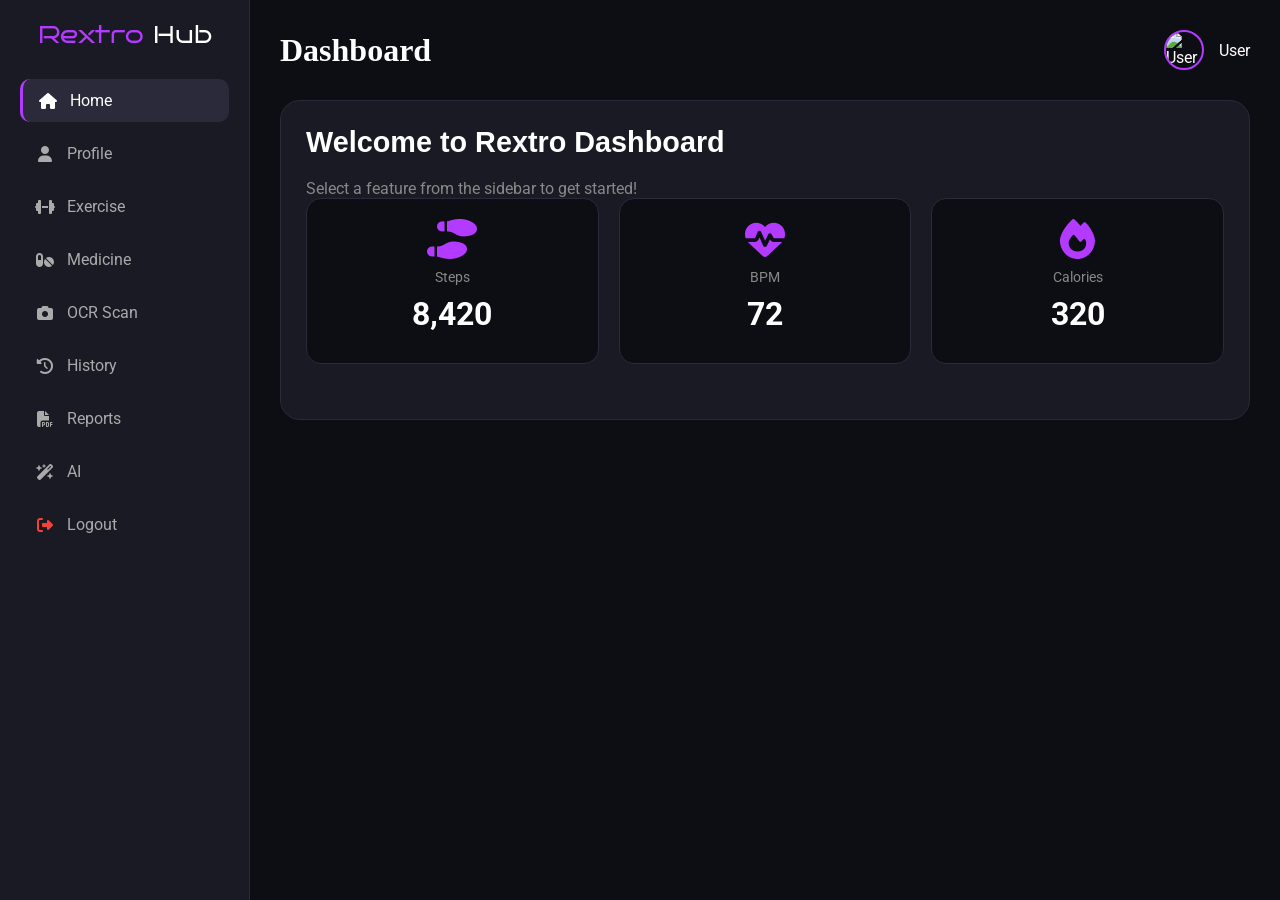
==== commit f7e38e1c: "Add files via upload" ====
--- a/dashboard.html
+++ b/dashboard.html
@@ -10,6 +10,7 @@
     <link href="https://fonts.googleapis.com/css2?family=Oswald:wght@400;500;700&family=Roboto:wght@300;400;500;700&display=swap" rel="stylesheet">
     <link rel="stylesheet" href="https://cdnjs.cloudflare.com/ajax/libs/font-awesome/6.4.0/css/all.min.css">
     <link rel="stylesheet" href="style.css">
+     <link rel="stylesheet" href="style2.css">
     <script src="https://www.gstatic.com/firebasejs/10.7.1/firebase-app-compat.js"></script>
     <script src="https://www.gstatic.com/firebasejs/10.7.1/firebase-auth-compat.js"></script>
     <script src="https://www.gstatic.com/firebasejs/10.7.1/firebase-database-compat.js"></script>
@@ -30,6 +31,7 @@
         <li><a href="#" class="dlk" onclick="showSection('ocr')"><i class="fa-solid fa-camera"></i> OCR Scan</a></li>
         <li><a href="#" class="dlk" onclick="showSection('hist')"><i class="fa-solid fa-clock-rotate-left"></i> History</a></li>
         <li><a href="#" class="dlk" onclick="showSection('repo')"><i class="fa-solid fa-file-pdf"></i> Reports</a></li>
+        <li><a href="#" class="dlk" onclick="showSection('ai')"><i class="fa-solid fa-wand-magic-sparkles"></i> AI</a></li>
         <li><a href="#" id="logoutBtn" class="dlk"><i class="fa-solid fa-right-from-bracket" style="color:#f44336;"></i> Logout</a></li>
     </ul>
 </nav>
@@ -221,10 +223,65 @@
                         </div>
                     </div>
                 </div>
+
+                <!-- AI Agent Section -->
+                <div class="dsec ai-agent-section" id="ai" style="display:none;">
+                    <div class="ai-agent-shell">
+                        <div class="ai-agent-header">
+                            <div class="ai-agent-title">
+                                <div class="ai-agent-icon">
+                                    <i class="fa-solid fa-wand-magic-sparkles"></i>
+                                </div>
+                                <div>
+                                    <h2>Rextro AI Agent</h2>
+                                    <p>Your smart dashboard assistant</p>
+                                </div>
+                            </div>
+                            <span class="ai-status"><span class="ai-status-dot"></span> Rextro AI</span>
+                        </div>
+
+                        <div class="ai-suggestions">
+                            <button type="button" onclick="useAiPrompt('Give me a simple summary of my dashboard stats.')">
+                                <i class="fa-solid fa-chart-simple"></i> Dashboard summary
+                            </button>
+                            <button type="button" onclick="useAiPrompt('Give me some safe general wellness tips for today.')">
+                                <i class="fa-solid fa-heart"></i> Wellness tips
+                            </button>
+                            <button type="button" onclick="useAiPrompt('Explain what the health numbers on this dashboard generally mean.')">
+                                <i class="fa-solid fa-circle-question"></i> Explain stats
+                            </button>
+                        </div>
+
+                        <div class="ai-chat" id="aiChat">
+                            <div class="ai-message ai-message-bot">
+                                <div class="ai-avatar"><i class="fa-solid fa-robot"></i></div>
+                                <div class="ai-bubble">
+                                    <strong>Rextro AI</strong>
+                                    <p>Hi! I'm your Rextro AI assistant. Ask me about your dashboard, exercise, general wellness, or how to use Rextro.</p>
+                                </div>
+                            </div>
+                        </div>
+
+                        <form class="ai-input-row" id="aiForm">
+                            <textarea id="aiInput" rows="1" placeholder="Ask Rextro AI anything..." autocomplete="off"></textarea>
+                            <button type="submit" id="aiSendBtn" aria-label="Send message">
+                                <i class="fa-solid fa-paper-plane"></i>
+                            </button>
+                        </form>
+                        <div class="ai-note">
+                            <i class="fa-solid fa-shield-halved"></i>
+                            AI responses are for general information and are not a substitute for professional medical advice.
+                        </div>
+                    </div>
+                </div>
+
             </div>
         </div>
     </div>
 
+</section>
     <script src="dashboard.js"></script>
+    <script src="ai.js"></script>
+
 </body>
 </html>
--- a/style.css
+++ b/style.css
@@ -1,7 +1,3 @@
-/* ========================================= */
-/* 1. ROOT & GLOBAL RESET                    */
-/* ========================================= */
-
 * {
     margin: 0;
     padding: 0;
--- a/style2.css
+++ b/style2.css
@@ -0,0 +1,234 @@
+/* REXTRO AI AGENT */
+.ai-agent-section,
+.ai-agent-shell,
+.dbodc,
+.dbodc-inner,
+.dsec {
+    min-width: 0;
+    box-sizing: border-box;
+}
+
+.ai-agent-section {
+    width: 100%;
+    max-width: 100%;
+    overflow: hidden;
+}
+
+.ai-agent-shell {
+    width: 100%;
+    max-width: 1100px;
+    margin: 0 auto;
+    background: #11111b;
+    border: 1px solid #2a2a3a;
+    border-radius: 18px;
+    overflow: hidden;
+}
+
+.ai-agent-header {
+    display: flex;
+    align-items: center;
+    justify-content: space-between;
+    gap: 16px;
+    padding: 20px 22px;
+    border-bottom: 1px solid #2a2a3a;
+    background: linear-gradient(135deg, rgba(179,59,255,.12), rgba(106,106,241,.06));
+}
+
+.ai-agent-title {
+    display: flex;
+    align-items: center;
+    gap: 13px;
+    min-width: 0;
+}
+
+.ai-agent-icon {
+    width: 44px;
+    height: 44px;
+    flex: 0 0 44px;
+    display: grid;
+    place-items: center;
+    border-radius: 12px;
+    background: linear-gradient(135deg, #b33bff, #6a6af1);
+    color: #fff;
+}
+
+.ai-agent-header h2 { margin: 0 0 4px; color: #fff; font-size: 1.35rem; }
+.ai-agent-header p { margin: 0; color: #888; font-size: .85rem; }
+
+.ai-status {
+    flex: 0 0 auto;
+    color: #bdbdca;
+    font-size: .78rem;
+    padding: 7px 10px;
+    border: 1px solid #2a2a3a;
+    border-radius: 999px;
+    background: #0d0d14;
+}
+
+.ai-status-dot {
+    display: inline-block;
+    width: 7px;
+    height: 7px;
+    margin-right: 6px;
+    border-radius: 50%;
+    background: #4caf50;
+    box-shadow: 0 0 8px rgba(76,175,80,.7);
+}
+
+.ai-suggestions {
+    display: flex;
+    gap: 8px;
+    flex-wrap: wrap;
+    padding: 14px 18px;
+    border-bottom: 1px solid #232333;
+}
+
+.ai-suggestions button {
+    border: 1px solid #303044;
+    background: #181824;
+    color: #cfcfe0;
+    padding: 8px 11px;
+    border-radius: 10px;
+    cursor: pointer;
+    font-size: 12px;
+}
+
+.ai-suggestions button:hover {
+    border-color: #b33bff;
+    color: #fff;
+}
+
+.ai-suggestions i { color: #b33bff; margin-right: 5px; }
+
+.ai-chat {
+    height: min(52vh, 520px);
+    min-height: 330px;
+    overflow-y: auto;
+    padding: 20px;
+    display: flex;
+    flex-direction: column;
+    gap: 16px;
+    background: #0d0d14;
+    scroll-behavior: smooth;
+}
+
+.ai-message {
+    display: flex;
+    align-items: flex-start;
+    gap: 10px;
+    width: 100%;
+}
+
+.ai-message-user { justify-content: flex-end; }
+
+.ai-avatar {
+    width: 34px;
+    height: 34px;
+    flex: 0 0 34px;
+    display: grid;
+    place-items: center;
+    border-radius: 10px;
+    background: #1a1a24;
+    border: 1px solid #2a2a3a;
+    color: #b33bff;
+}
+
+.ai-message-user .ai-avatar {
+    order: 2;
+    color: #fff;
+    background: linear-gradient(135deg, #b33bff, #6a6af1);
+}
+
+.ai-bubble {
+    max-width: min(78%, 760px);
+    padding: 11px 14px;
+    border-radius: 14px;
+    border: 1px solid #2a2a3a;
+    background: #1a1a24;
+    color: #ddd;
+    line-height: 1.55;
+    font-size: 14px;
+    overflow-wrap: anywhere;
+}
+
+.ai-message-user .ai-bubble {
+    background: linear-gradient(135deg, #5f2c8a, #3f3f91);
+    border-color: transparent;
+    color: #fff;
+}
+
+.ai-bubble strong {
+    display: block;
+    color: #fff;
+    font-size: 12px;
+    margin-bottom: 4px;
+}
+
+.ai-bubble p { margin: 0; white-space: pre-wrap; }
+
+.ai-input-row {
+    display: flex;
+    align-items: flex-end;
+    gap: 10px;
+    padding: 15px 18px 10px;
+    background: #11111b;
+    border-top: 1px solid #2a2a3a;
+}
+
+#aiInput {
+    flex: 1;
+    width: 100%;
+    min-width: 0;
+    max-height: 130px;
+    resize: none;
+    overflow-y: auto;
+    border: 1px solid #303044;
+    outline: none;
+    border-radius: 12px;
+    background: #0d0d14;
+    color: #fff;
+    padding: 12px 14px;
+    font-family: "Roboto", sans-serif;
+    font-size: 14px;
+    box-sizing: border-box;
+}
+
+#aiInput:focus {
+    border-color: #b33bff;
+    box-shadow: 0 0 0 2px rgba(179,59,255,.08);
+}
+
+#aiSendBtn {
+    width: 45px;
+    height: 45px;
+    flex: 0 0 45px;
+    border: none;
+    border-radius: 12px;
+    background: linear-gradient(135deg, #b33bff, #6a6af1);
+    color: #fff;
+    cursor: pointer;
+}
+
+#aiSendBtn:disabled { opacity: .55; cursor: not-allowed; }
+
+.ai-note {
+    padding: 0 18px 15px;
+    background: #11111b;
+    color: #77778a;
+    font-size: 10px;
+    line-height: 1.4;
+}
+
+.ai-note i { color: #b33bff; margin-right: 5px; }
+
+@media screen and (max-width: 768px) {
+    .ai-agent-header { align-items: flex-start; padding: 16px; }
+    .ai-status { font-size: 0; padding: 8px; }
+    .ai-status-dot { margin: 0; }
+    .ai-suggestions { padding: 12px; }
+    .ai-suggestions button { flex: 1 1 100%; text-align: left; }
+    .ai-chat { min-height: 300px; height: 55vh; padding: 14px; }
+    .ai-bubble { max-width: 84%; }
+    .ai-input-row { padding: 12px; }
+    .ai-note { padding: 0 12px 12px; }
+}
